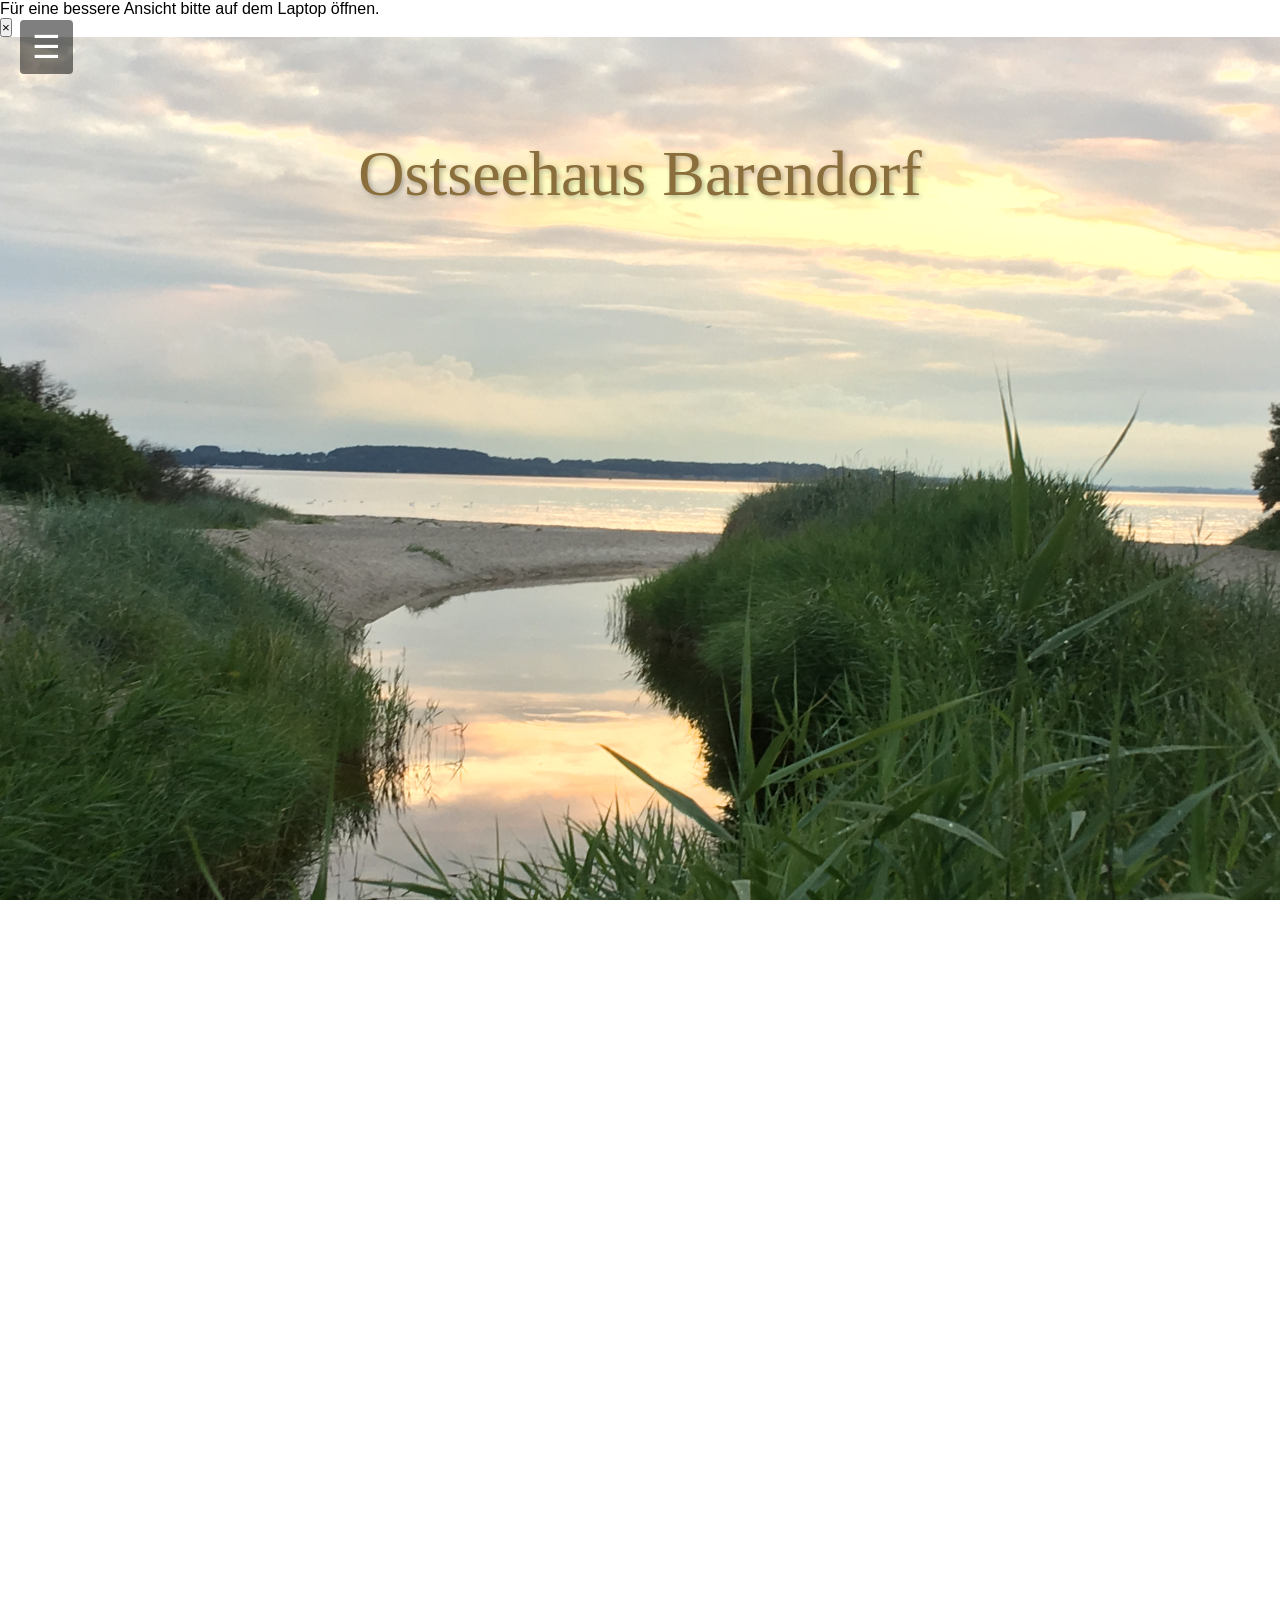
==== index.html @ 9556b469 "Update index.html" ====
<!DOCTYPE html>
<html lang="de">
<head>
  <meta charset="UTF-8" />
  <meta name="robots" content="noindex, nofollow">
  <title>Ostseehaus Barendorf</title>
  <link rel="stylesheet" href="styles copy.css" />
</head>
<body>
  
  <div id="mobile-hinweis">
    <p>Für eine bessere Ansicht bitte auf dem Laptop öffnen.</p>
    <button id="hinweis-schliessen" title="Schließen">&times;</button>
  </div>

  <div id="menu-container"></div>

<!-- Menü-Platzhalter -->
<div id="menu-container"></div>

<!-- 🎯 Startseite: Vollbild-Hintergrundbild -->
<section class="section bg1">
  <h1>Ostseehaus Barendorf</h1>
</section>

<!-- 🖼️ Bildreihe ab Bild 2 -->
<section class="section bildstreifen">
  <div class="bildreihe">
    <img src="bilderauswahl/bild1.jpg" alt="Bild 1" />
    <img src="bilderauswahl/bild3.jpg" alt="Bild 2" />
    <img src="bilderauswahl/bild2.jpg" alt="Bild 3" />
    <img src="bilderauswahl/bild4.jpg" alt="Bild 4" />
    <img src="bilderauswahl/bild5.jpg" alt="Bild 5" />
    <img src="bilderauswahl/bild6.jpg" alt="Bild 6" />
    <img src="bilderauswahl/bild7.jpg" alt="Bild 7" />
    <img src="bilderauswahl/bild8.jpg" alt="Bild 8" />
    <img src="bilderauswahl/bild9.jpg" alt="Bild 9" />
    <img src="bilderauswahl/bild10.jpg" alt="Bild 10" />
    <img src="bilderauswahl/bild11.jpg" alt="Bild 11" />
    <img src="bilderauswahl/bild11a.jpg" alt="Bild 12" />
    <img src="bilderauswahl/bild12.jpg" alt="Bild 13" />
    <img src="bilderauswahl/bild13.jpg" alt="Bild 14" />
    <img src="bilderauswahl/bild14.jpg" alt="Bild 15" />
    <img src="bilderauswahl/bild15.jpg" alt="Bild 16" />
    <img src="bilderauswahl/bild16.jpg" alt="Bild 17" />
    <img src="bilderauswahl/bild17.jpg" alt="Bild 18" />
    <img src="bilderauswahl/bild18.jpg" alt="Bild 19" />
    <img src="bilderauswahl/bild19.jpg" alt="Bild 20" />
    <img src="bilderauswahl/bild20.jpg" alt="Bild 21" />
    <img src="bilderauswahl/bild20a.jpg" alt="Bild 22" />
    <img src="bilderauswahl/bild21.jpg" alt="Bild 23" />
    <img src="bilderauswahl/bild22.jpg" alt="Bild 24" />
    <img src="bilderauswahl/bild23.jpg" alt="Bild 25" />
  </div>
</section>

<script>
  // Menü per fetch laden
  fetch('menu.html')
    .then(response => response.text())
    .then(data => {
      document.getElementById('menu-container').innerHTML = data;

      // Menü-Interaktion initialisieren
      const toggle = document.getElementById('menu-toggle');
      const overlay = document.getElementById('menu-overlay');
      const closeBtn = document.getElementById('menu-close');

      toggle.addEventListener('click', () => overlay.classList.add('open'));
      closeBtn.addEventListener('click', () => overlay.classList.remove('open'));
    })
    .catch(err => console.error("Menü konnte nicht geladen werden:", err));
</script>

<script>
  // Skript für den mobilen Hinweis
  const hinweisBox = document.getElementById('mobile-hinweis');
  const schliessenButton = document.getElementById('hinweis-schliessen');

  if (hinweisBox && schliessenButton) {
    schliessenButton.addEventListener('click', function() {
      hinweisBox.style.display = 'none';
    });
  }
</script>
  
</body>
</html>
---- styles copy.css ----
/* ------------------ */
/* 🔁 Reset           */
/* ------------------ */
* {
  margin: 0;
  padding: 0;
  box-sizing: border-box;
}

html, body {
  height: 100%;
  overflow-x: hidden;
  font-family: Helvetica, serif;
}

/* ------------------ */
/* 🖼️  Sections       */
/* ------------------ */
.section {
  height: 100vh;
  width: 100%;
  background-size: cover;
  background-position: center;
  background-repeat: no-repeat;
  position: relative;
  display: flex;
  align-items: flex-start;
  justify-content: center;
  padding: 100px 40px 0 40px;
  color: white;
  text-align: center;
}

/* Hintergrundbilder */
.bg1 {
  background-image: url('bilderauswahl/strand.jpg');
}

/* ------------------ */
/* 📸 Bildreihe       */
/* ------------------ */

.section.bildstreifen {
  height: 100vh;               /* volle Höhe wie das erste Bild */
  width: 100vw;                /* volle Breite */
  padding: 0;
  margin: 0;
  display: flex;
  align-items: stretch;
  justify-content: center;
  background: none;
}

.bildreihe {
  display: flex;
  flex-wrap: wrap;              /* Umbruch, wenn der Bildschirm zu schmal wird */
  justify-content: space-between; /* Zwischenräume zwischen den Bildern */
  width: 100%;                  /* Volle Breite des Containers */
  height: 100%;                 /* Höhe des Containers füllen */
}

.bildreihe img {
  flex: 1;
  height: 100%;
  object-fit: cover;            /* Bild anpassen ohne Verzerrung */
  margin: 0;                    /* Abstand entfernen */
}


@media (max-width: 600px) {
  .section.bildstreifen {
    height: auto;       /* Höhe passt sich der Bildreihe an */
    padding: 20px;      /* optional: kleineres Padding für Handys */
  }

  .bildreihe {
    height: auto;       /* Containerhöhe automatisch */
    flex-wrap: wrap;    /* Umbruch wie bisher */
  }

  .bildreihe img {
    width: 100%;        /* ein Bild pro Zeile */
    height: auto;       /* Höhe proportional zur Breite */
    object-fit: cover;  /* skaliert ohne Verzerrung */
    margin: 0;          /* keine Lücke */
  }
}


/* ------------------ */
/* 📝 Überschrift     */
/* ------------------ */
.section h1 {
  font-size: 4rem;
  font-weight: 500;
  color: rgba(138, 111, 61);
  font-family: "Playfair Display", serif; /* elegante Überschrift */
  text-shadow: 2px 2px 5px rgba(0,0,0,0.3); /* bessere Lesbarkeit über Foto */
}


/* ------------------ */
/* ☰ Menü-Button      */
/* ------------------ */
.menu-toggle {
  position: fixed;
  top: 20px;
  left: 20px;
  font-size: 2rem;
  color: white;
  background: rgba(0,0,0,0.5);
  padding: 8px 12px;
  border-radius: 4px;
  z-index: 1001;
  cursor: pointer;
}


/* ------------------ */
/* 📋 Overlay-Menü    */
/* ------------------ */
.menu-overlay {
  position: fixed;
  top: 0;
  left: 0;
  width: 15%;
  height: 100%;
  background: rgba(216, 199, 159, 0.8);; /* fast gleiche Farbe wie Hauptseite */
  color: #000; /* schwarze Schrift */
  display: none;
  z-index: 1000;
  flex-direction: column;
  justify-content: flex-start;
  padding: 3rem 1rem;
  box-shadow: 2px 0 10px rgba(0,0,0,0.1);
  overflow-y: auto;
}

.menu-overlay.open {
  display: flex;
}

.menu-content {
  display: flex;
  flex-direction: column;
  gap: 2rem;
  margin-top: 4rem;
}

.menu-content a {
  font-size: 1.1rem; /* leicht größer für bessere Lesbarkeit */
  font-weight: 600; /* seriös, nicht zu fett */
  text-decoration: none; /* keine Unterstreichung */
  color: #fdfdfd; /* dunkles Grau, angenehmer als Weiß */
  font-family: "Lato", sans-serif; /* moderne, klare Schrift */
  display: block; /* sorgt für klickbare Fläche */
  padding: 0.5rem 1rem; /* Abstand für bessere Klickbarkeit */
  border-radius: 0.5rem; /* weiche Ecken */
  transition: all 0.3s ease; /* sanfte Animation */
}

.menu-content a:hover {
  background-color: #d8c79f; /* warmes Sand-Beige beim Hover */
  color: #8a6f3d; /* Gold-Braun für Kontrast */
}

.menu-close {
  position: absolute;
  top: 20px;
  right: 20px;
  font-size: 1.5rem;
  color: white;
  cursor: pointer;
}

@media (max-width: 600px) {
  .section.bildstreifen {
    height: auto;       /* Höhe passt sich der Bildreihe an */
    padding: 20px;      /* optional: kleineres Padding für Handys */
  }

  .bildreihe {
    height: auto;       /* Containerhöhe automatisch */
    flex-wrap: wrap;    /* Umbruch wie bisher */
  }

  .bildreihe img {
    width: 100%;        /* ein Bild pro Zeile */
    height: auto;       /* Höhe proportional zur Breite */
    object-fit: cover;  /* skaliert ohne Verzerrung */
    margin: 0;          /* keine Lücke */
  }
}
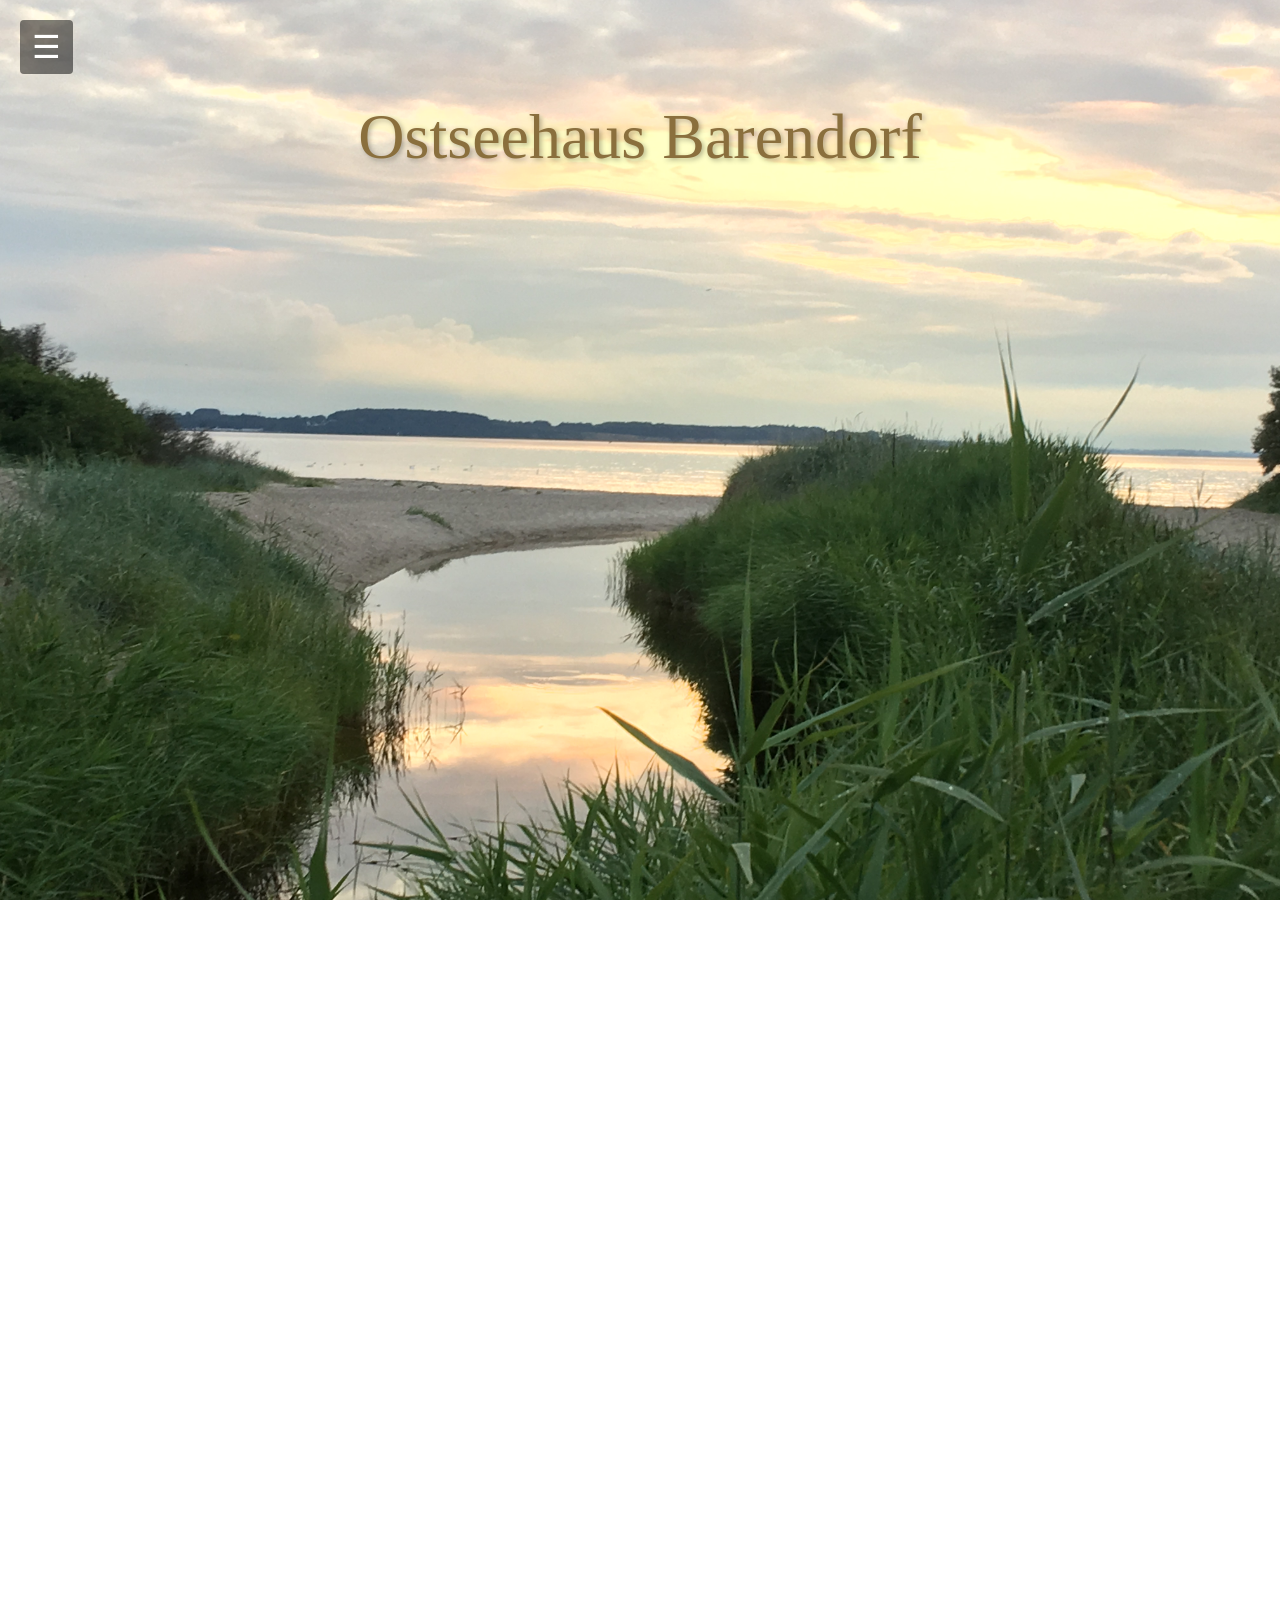
==== commit e466a45a: "Update index.html" ====
--- a/index.html
+++ b/index.html
@@ -8,10 +8,12 @@
 </head>
 <body>
   
-  <div id="mobile-hinweis">
+  <div id="mobile-hinweis" style="display:none;">
     <p>Für eine bessere Ansicht bitte auf dem Laptop öffnen.</p>
     <button id="hinweis-schliessen" title="Schließen">&times;</button>
   </div>
+
+  <div id="menu-container"></div>
 
   <div id="menu-container"></div>
 
@@ -72,17 +74,24 @@
     .catch(err => console.error("Menü konnte nicht geladen werden:", err));
 </script>
 
-<script>
-  // Skript für den mobilen Hinweis
-  const hinweisBox = document.getElementById('mobile-hinweis');
-  const schliessenButton = document.getElementById('hinweis-schliessen');
+  <!-- Dein JavaScript -->
+  <script>
+    const hinweisBox = document.getElementById('mobile-hinweis');
+    const schliessenButton = document.getElementById('hinweis-schliessen');
 
-  if (hinweisBox && schliessenButton) {
-    schliessenButton.addEventListener('click', function() {
-      hinweisBox.style.display = 'none';
-    });
-  }
-</script>
+    // Geräteerkennung (einfache Variante)
+    const istMobil = /Android|iPhone|iPad|iPod|BlackBerry|IEMobile|Opera Mini/i.test(navigator.userAgent);
+
+    if (istMobil && hinweisBox) {
+      hinweisBox.style.display = "flex"; // Nur auf echten Mobilgeräten anzeigen
+    }
+
+    if (hinweisBox && schliessenButton) {
+      schliessenButton.addEventListener('click', () => {
+        hinweisBox.style.display = 'none';
+      });
+    }
+  </script>
   
 </body>
 </html>
--- a/styles copy.css
+++ b/styles copy.css
@@ -191,3 +191,42 @@
     margin: 0;          /* keine Lücke */
   }
 }
+
+/* ------------------ */
+/* 📱 Hinweis für Mobilgeräte */
+/* ------------------ */
+
+#mobile-hinweis {
+  display: none; /* Standardmäßig auf Desktops versteckt */
+  position: fixed;
+  bottom: 20px;
+  left: 50%;
+  transform: translateX(-50%);
+  background-color: rgba(0, 0, 0, 0.8);
+  color: white;
+  padding: 15px 25px;
+  border-radius: 8px;
+  z-index: 2000; /* Stellt sicher, dass es über allem liegt */
+  text-align: center;
+  box-shadow: 0 4px 10px rgba(0,0,0,0.3);
+  align-items: center;
+  gap: 20px; /* Abstand zwischen Text und Schließen-Button */
+}
+
+#hinweis-schliessen {
+  background: none;
+  border: none;
+  color: white;
+  font-size: 2rem;
+  font-weight: bold;
+  cursor: pointer;
+  padding: 0;
+  line-height: 1;
+}
+
+/* Media Query, um den Hinweis nur auf Handys anzuzeigen */
+@media (max-width: 768px) {
+  #mobile-hinweis {
+    display: flex; /* Auf Bildschirmen unter 768px Breite sichtbar machen */
+  }
+}
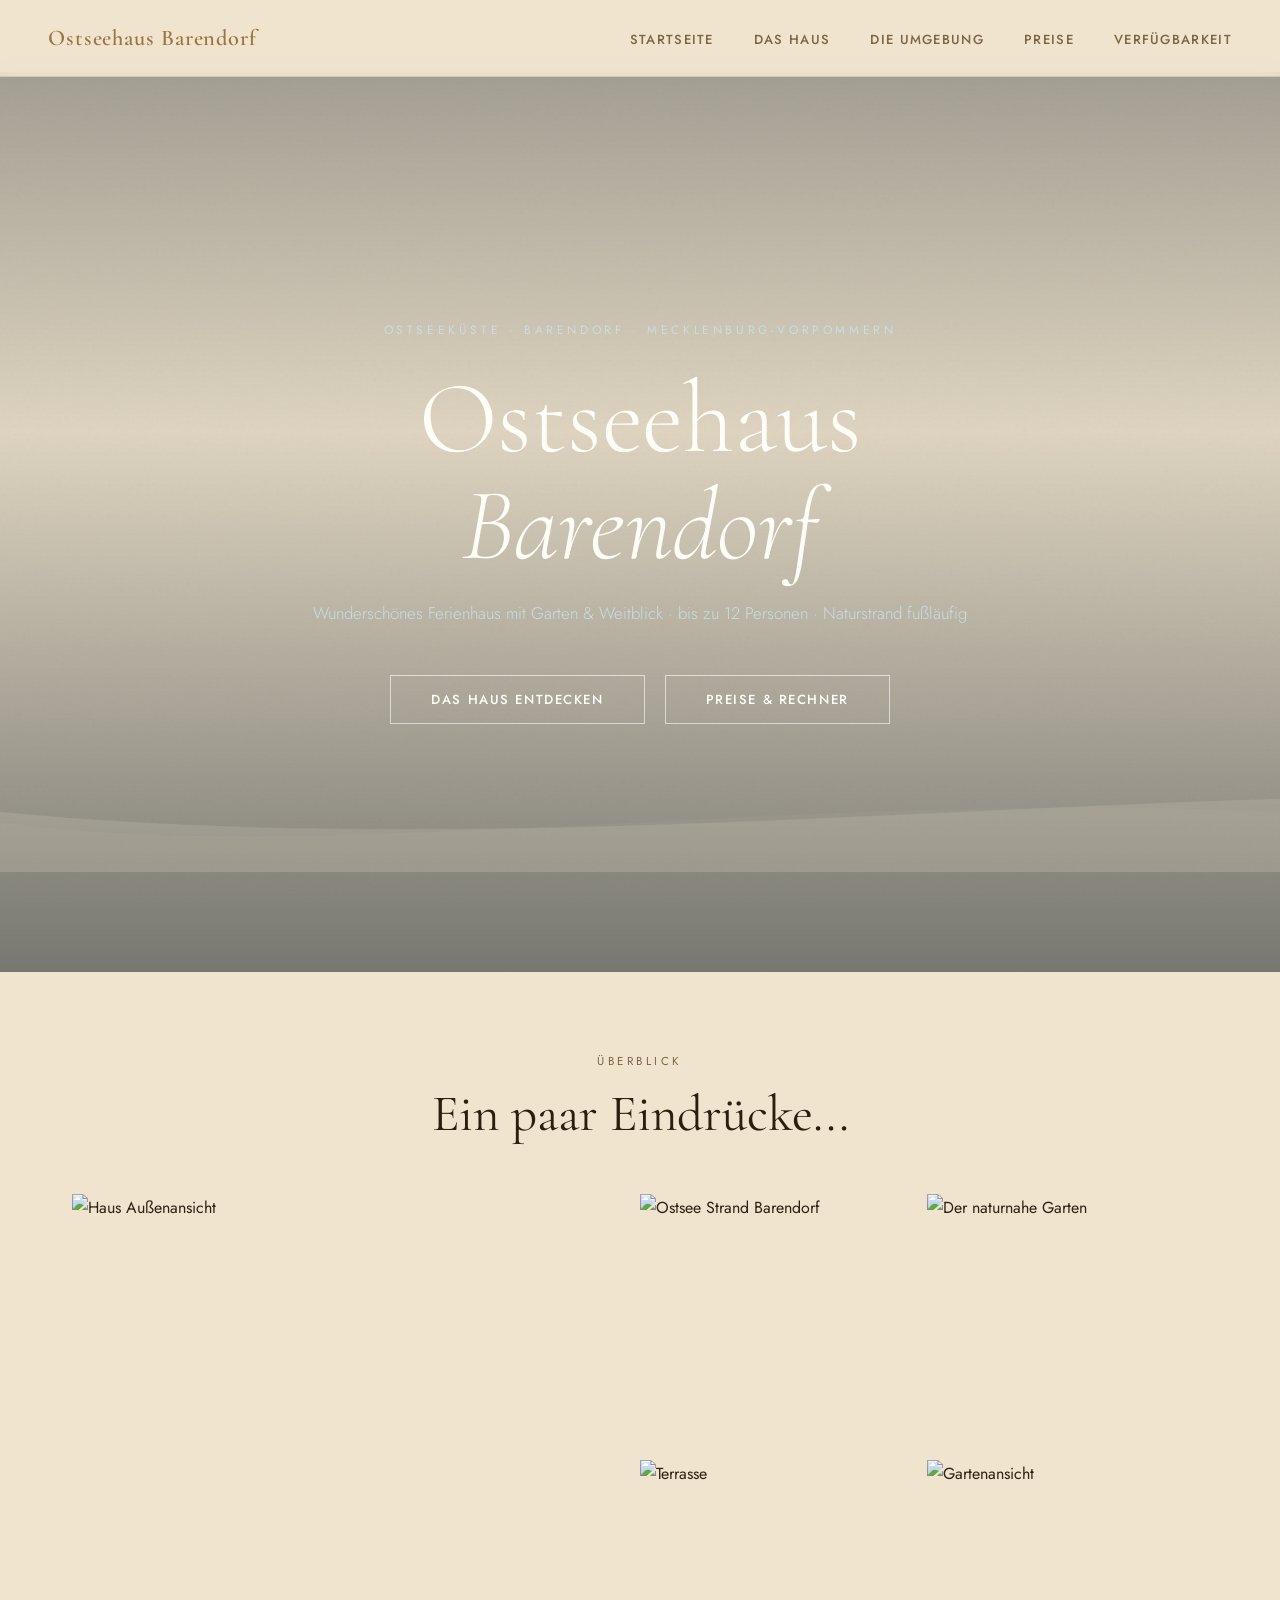
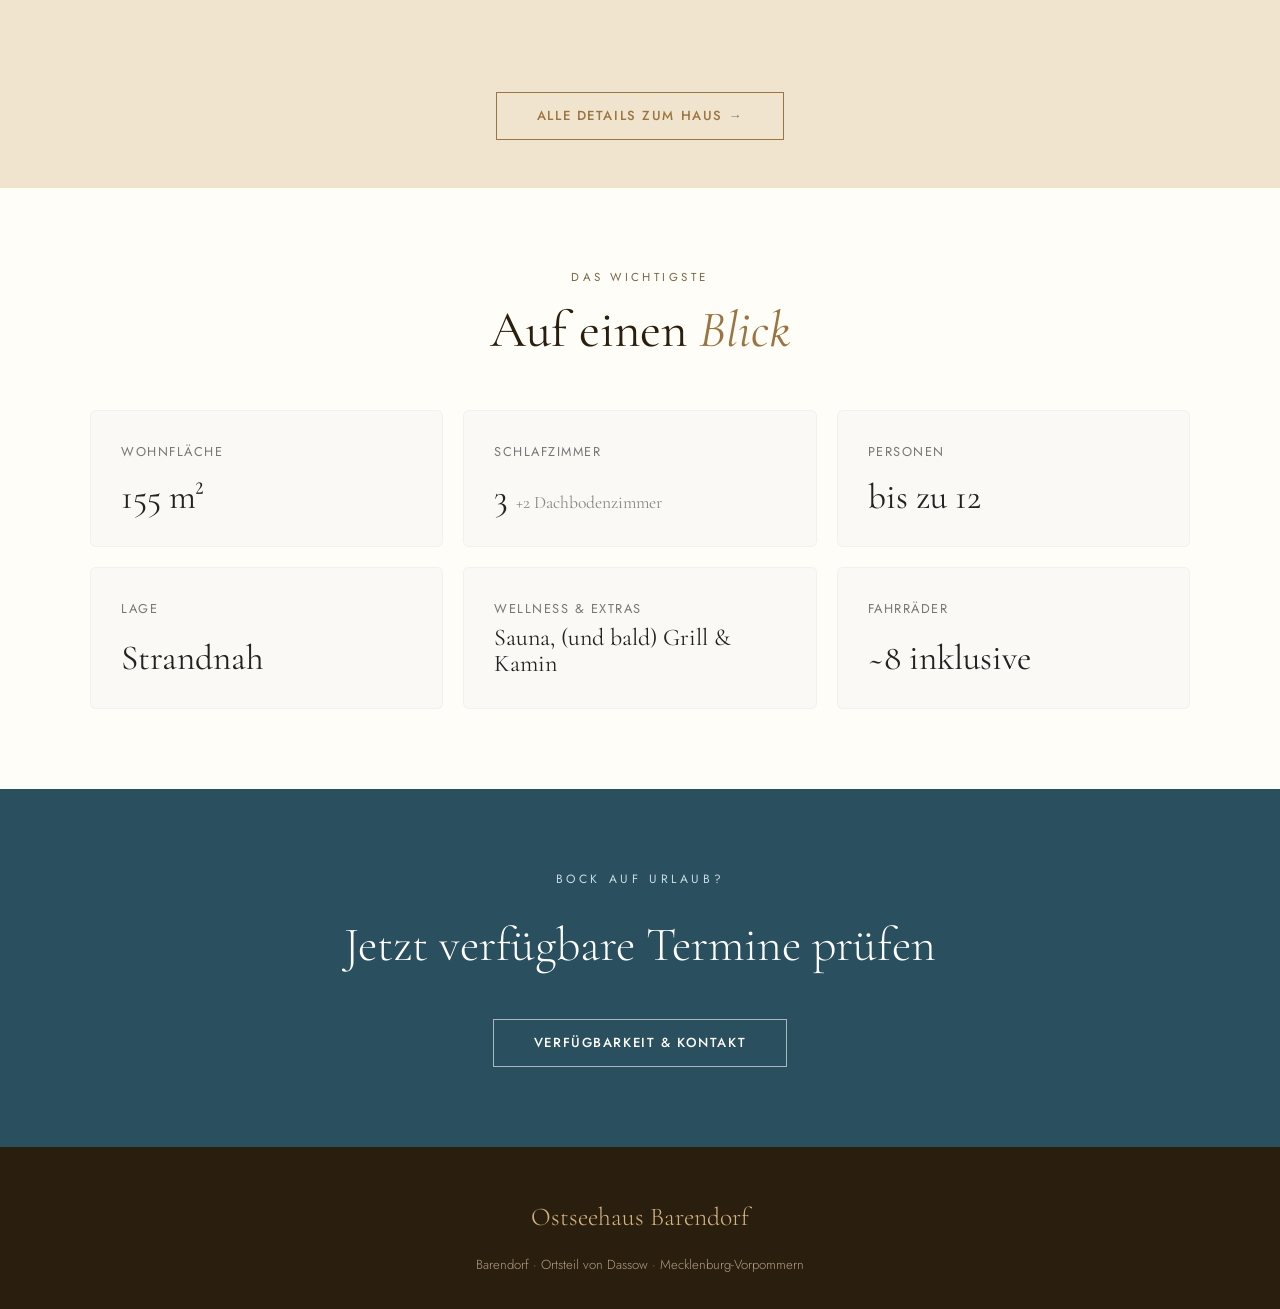
==== commit 2a8bcbe5: "Add files via upload" ====
--- a/index.html
+++ b/index.html
@@ -1,97 +1,1249 @@
-<!DOCTYPE html>
-<html lang="de">
-<head>
-  <meta charset="UTF-8" />
-  <meta name="robots" content="noindex, nofollow">
-  <title>Ostseehaus Barendorf</title>
-  <link rel="stylesheet" href="styles copy.css" />
-</head>
-<body>
-  
-  <div id="mobile-hinweis" style="display:none;">
-    <p>Für eine bessere Ansicht bitte auf dem Laptop öffnen.</p>
-    <button id="hinweis-schliessen" title="Schließen">&times;</button>
-  </div>
-
-  <div id="menu-container"></div>
-
-  <div id="menu-container"></div>
-
-<!-- Menü-Platzhalter -->
-<div id="menu-container"></div>
-
-<!-- 🎯 Startseite: Vollbild-Hintergrundbild -->
-<section class="section bg1">
-  <h1>Ostseehaus Barendorf</h1>
-</section>
-
-<!-- 🖼️ Bildreihe ab Bild 2 -->
-<section class="section bildstreifen">
-  <div class="bildreihe">
-    <img src="bilderauswahl/bild1.jpg" alt="Bild 1" />
-    <img src="bilderauswahl/bild3.jpg" alt="Bild 2" />
-    <img src="bilderauswahl/bild2.jpg" alt="Bild 3" />
-    <img src="bilderauswahl/bild4.jpg" alt="Bild 4" />
-    <img src="bilderauswahl/bild5.jpg" alt="Bild 5" />
-    <img src="bilderauswahl/bild6.jpg" alt="Bild 6" />
-    <img src="bilderauswahl/bild7.jpg" alt="Bild 7" />
-    <img src="bilderauswahl/bild8.jpg" alt="Bild 8" />
-    <img src="bilderauswahl/bild9.jpg" alt="Bild 9" />
-    <img src="bilderauswahl/bild10.jpg" alt="Bild 10" />
-    <img src="bilderauswahl/bild11.jpg" alt="Bild 11" />
-    <img src="bilderauswahl/bild11a.jpg" alt="Bild 12" />
-    <img src="bilderauswahl/bild12.jpg" alt="Bild 13" />
-    <img src="bilderauswahl/bild13.jpg" alt="Bild 14" />
-    <img src="bilderauswahl/bild14.jpg" alt="Bild 15" />
-    <img src="bilderauswahl/bild15.jpg" alt="Bild 16" />
-    <img src="bilderauswahl/bild16.jpg" alt="Bild 17" />
-    <img src="bilderauswahl/bild17.jpg" alt="Bild 18" />
-    <img src="bilderauswahl/bild18.jpg" alt="Bild 19" />
-    <img src="bilderauswahl/bild19.jpg" alt="Bild 20" />
-    <img src="bilderauswahl/bild20.jpg" alt="Bild 21" />
-    <img src="bilderauswahl/bild20a.jpg" alt="Bild 22" />
-    <img src="bilderauswahl/bild21.jpg" alt="Bild 23" />
-    <img src="bilderauswahl/bild22.jpg" alt="Bild 24" />
-    <img src="bilderauswahl/bild23.jpg" alt="Bild 25" />
-  </div>
-</section>
-
-<script>
-  // Menü per fetch laden
-  fetch('menu.html')
-    .then(response => response.text())
-    .then(data => {
-      document.getElementById('menu-container').innerHTML = data;
-
-      // Menü-Interaktion initialisieren
-      const toggle = document.getElementById('menu-toggle');
-      const overlay = document.getElementById('menu-overlay');
-      const closeBtn = document.getElementById('menu-close');
-
-      toggle.addEventListener('click', () => overlay.classList.add('open'));
-      closeBtn.addEventListener('click', () => overlay.classList.remove('open'));
-    })
-    .catch(err => console.error("Menü konnte nicht geladen werden:", err));
-</script>
-
-  <!-- Dein JavaScript -->
-  <script>
-    const hinweisBox = document.getElementById('mobile-hinweis');
-    const schliessenButton = document.getElementById('hinweis-schliessen');
-
-    // Geräteerkennung (einfache Variante)
-    const istMobil = /Android|iPhone|iPad|iPod|BlackBerry|IEMobile|Opera Mini/i.test(navigator.userAgent);
-
-    if (istMobil && hinweisBox) {
-      hinweisBox.style.display = "flex"; // Nur auf echten Mobilgeräten anzeigen
-    }
-
-    if (hinweisBox && schliessenButton) {
-      schliessenButton.addEventListener('click', () => {
-        hinweisBox.style.display = 'none';
-      });
-    }
-  </script>
-  
-</body>
-</html>
+<!DOCTYPE html>
+<html lang="de">
+<head>
+<meta charset="UTF-8" />
+<meta name="viewport" content="width=device-width, initial-scale=1.0" />
+<meta name="robots" content="noindex, nofollow" />
+<title>Ostseehaus Barendorf</title>
+<link rel="preconnect" href="https://fonts.googleapis.com" />
+<link rel="preconnect" href="https://fonts.gstatic.com" crossorigin />
+<link href="https://fonts.googleapis.com/css2?family=Cormorant+Garamond:ital,wght@0,300;0,400;0,600;0,700;1,300;1,400&family=Jost:wght@300;400;500&display=swap" rel="stylesheet" />
+<link href="https://cdn.jsdelivr.net/npm/fullcalendar@6.1.8/index.global.min.css" rel="stylesheet" />
+<script src="https://cdn.jsdelivr.net/npm/fullcalendar@6.1.8/index.global.min.js"></script>
+<script src="https://cdn.jsdelivr.net/npm/@fullcalendar/core@6.1.8/locales/de.global.min.js"></script>
+<style>
+  /* ── CSS VARIABLES ── */
+  :root {
+    --sand:    #f0e4ce;
+    --sand2:   #e8d5b0;
+    --warm:    #d4b483;
+    --gold:    #9a7540;
+    --dark:    #2a1f0e;
+    --sea:     #3e6b7c;
+    --sea2:    #2a4f5e;
+    --foam:    #c8dde5;
+    --text:    #2e2012;
+    --muted:   #7a6545;
+    --white:   #fffdf8;
+    --r: 0.5rem;
+  }
+ 
+  /* ── RESET & BASE ── */
+  *, *::before, *::after { box-sizing: border-box; margin: 0; padding: 0; }
+  html { scroll-behavior: smooth; font-size: 16px; }
+  body {
+    font-family: 'Jost', sans-serif;
+    background: var(--sand);
+    color: var(--text);
+    overflow-x: hidden;
+    line-height: 1.7;
+  }
+ 
+  /* ── FULLCALENDAR CUSTOM STYLING ── */
+  .fc .fc-toolbar-title {
+    font-family: 'Cormorant Garamond', serif;
+    font-size: 1.6rem; font-weight: 600; color: var(--gold);
+  }
+  .fc .fc-button {
+    background-color: var(--gold); border: none;
+    border-radius: 4px; color: #fff; font-weight: 500;
+    font-family: 'Jost', sans-serif; font-size: 0.8rem;
+    transition: background-color 0.2s;
+  }
+  .fc .fc-button:hover, .fc .fc-button:not(:disabled):active { background-color: var(--sea2); }
+  .fc .fc-button-primary:not(:disabled).fc-button-active { background-color: var(--sea2); }
+  .fc-day-today { background-color: rgba(200, 221, 229, 0.4) !important; }
+  .fc-theme-standard td, .fc-theme-standard th { border-color: rgba(0,0,0,0.07); }
+  .fc .fc-daygrid-day-number { color: var(--text); font-size: 0.85rem; }
+  .busy-day { background-color: rgba(200, 80, 80, 0.22) !important; }
+  .fc .fc-multimonth-title { font-family: 'Cormorant Garamond', serif; color: var(--gold); }
+ 
+  /* ── NOISE TEXTURE OVERLAY ── */
+  body::before {
+    content: '';
+    position: fixed; inset: 0; z-index: 0;
+    background-image: url("data:image/svg+xml,%3Csvg viewBox='0 0 256 256' xmlns='http://www.w3.org/2000/svg'%3E%3Cfilter id='n'%3E%3CfeTurbulence type='fractalNoise' baseFrequency='0.9' numOctaves='4' stitchTiles='stitch'/%3E%3C/filter%3E%3Crect width='100%25' height='100%25' filter='url(%23n)' opacity='0.04'/%3E%3C/svg%3E");
+    pointer-events: none;
+  }
+ 
+  /* ── NAVIGATION ── */
+  nav {
+    position: fixed; top: 0; left: 0; right: 0; z-index: 100;
+    display: flex; align-items: center; justify-content: space-between;
+    padding: 1.2rem 3rem;
+    background: rgba(240,228,206,0.85);
+    backdrop-filter: blur(12px);
+    border-bottom: 1px solid rgba(154,117,64,0.2);
+    transition: background 0.3s;
+  }
+  nav.scrolled { background: rgba(240,228,206,0.97); }
+ 
+  .nav-logo {
+    font-family: 'Cormorant Garamond', serif;
+    font-size: 1.4rem; font-weight: 600; letter-spacing: 0.04em;
+    color: var(--gold); text-decoration: none;
+    cursor: pointer;
+  }
+  .nav-links {
+    display: flex; gap: 2.5rem; list-style: none;
+  }
+  .nav-links a {
+    font-size: 0.82rem; font-weight: 500; letter-spacing: 0.1em;
+    text-transform: uppercase; color: var(--muted); text-decoration: none;
+    cursor: pointer;
+    transition: color 0.2s;
+    position: relative;
+  }
+  .nav-links a::after {
+    content: ''; position: absolute; bottom: -2px; left: 0; right: 0;
+    height: 1px; background: var(--gold);
+    transform: scaleX(0); transform-origin: right;
+    transition: transform 0.3s;
+  }
+  .nav-links a:hover, .nav-links a.active { color: var(--gold); }
+  .nav-links a:hover::after, .nav-links a.active::after { transform: scaleX(1); transform-origin: left; }
+ 
+  /* Hamburger */
+  .hamburger {
+    display: none; flex-direction: column; gap: 5px;
+    cursor: pointer; background: none; border: none; padding: 4px;
+  }
+  .hamburger span {
+    display: block; width: 24px; height: 1.5px; background: var(--gold);
+    transition: transform 0.3s, opacity 0.3s;
+  }
+  .hamburger.open span:nth-child(1) { transform: translateY(6.5px) rotate(45deg); }
+  .hamburger.open span:nth-child(2) { opacity: 0; }
+  .hamburger.open span:nth-child(3) { transform: translateY(-6.5px) rotate(-45deg); }
+ 
+  /* Mobile overlay */
+  .mobile-menu {
+    position: fixed; inset: 0; z-index: 99;
+    background: var(--sand);
+    display: flex; flex-direction: column; align-items: center; justify-content: center;
+    gap: 2.5rem;
+    opacity: 0; pointer-events: none;
+    transition: opacity 0.3s;
+  }
+  .mobile-menu.open { opacity: 1; pointer-events: all; }
+  .mobile-menu a {
+    font-family: 'Cormorant Garamond', serif;
+    font-size: 2.5rem; font-weight: 300; color: var(--gold);
+    text-decoration: none; cursor: pointer;
+    transition: color 0.2s;
+  }
+  .mobile-menu a:hover { color: var(--dark); }
+ 
+  /* ── PAGES (SPA) ── */
+  .page { display: none; min-height: 100vh; padding-top: 4.5rem; position: relative; z-index: 1; }
+  .page.active { display: block; }
+ 
+  /* ── HERO ── */
+  .hero {
+    position: relative; height: 100vh;
+    display: flex; flex-direction: column; align-items: center; justify-content: center;
+    overflow: hidden; padding-top: 0;
+  }
+  .hero-bg {
+    position: absolute; inset: 0;
+    background:
+      linear-gradient(180deg, rgba(20,30,35,0.35) 0%, rgba(20,30,35,0.08) 40%, rgba(20,30,35,0.55) 100%),
+      url('fotos/meer.jpg') center center / cover no-repeat;  
+  }
+  /* Animated waves */
+  .wave-layer {
+    position: absolute; bottom: 0; left: 0; right: 0;
+    height: 220px;
+  }
+  .wave-svg { width: 200%; animation: waveScroll 8s linear infinite; }
+  .wave-svg2 { width: 200%; animation: waveScroll 11s linear infinite reverse; opacity: 0.5; }
+  @keyframes waveScroll {
+    0% { transform: translateX(0); }
+    100% { transform: translateX(-50%); }
+  }
+ 
+  .hero-content {
+    position: relative; z-index: 2;
+    text-align: center; color: var(--white);
+    animation: fadeUp 1s ease both;
+  }
+  .hero-eyebrow {
+    font-size: 0.75rem; letter-spacing: 0.3em; text-transform: uppercase;
+    color: var(--foam); margin-bottom: 1.5rem;
+    animation: fadeUp 1s 0.1s ease both;
+  }
+  .hero-title {
+    font-family: 'Cormorant Garamond', serif;
+    font-size: clamp(3.5rem, 8vw, 7rem);
+    font-weight: 300; line-height: 1.05;
+    color: var(--white);
+    margin-bottom: 0.5rem;
+    animation: fadeUp 1s 0.2s ease both;
+  }
+  .hero-subtitle {
+    font-size: 1.05rem; font-weight: 300;
+    color: var(--foam); margin-top: 1.2rem;
+    animation: fadeUp 1s 0.35s ease both;
+  }
+  .hero-cta {
+    margin-top: 3rem;
+    animation: fadeUp 1s 0.5s ease both;
+  }
+  .btn {
+    display: inline-block; padding: 0.85rem 2.5rem;
+    border: 1px solid rgba(255,255,255,0.6);
+    color: var(--white); font-size: 0.82rem;
+    letter-spacing: 0.12em; text-transform: uppercase;
+    cursor: pointer; background: none;
+    transition: background 0.3s, border-color 0.3s, color 0.3s;
+    font-family: 'Jost', sans-serif;
+    font-weight: 500;
+    text-decoration: none;
+  }
+  .btn:hover { background: rgba(255,255,255,0.15); border-color: white; }
+  .btn-gold {
+    border-color: var(--gold); color: var(--gold);
+    background: none;
+  }
+  .btn-gold:hover { background: var(--gold); color: white; }
+  .btn-solid {
+    background: var(--gold); border-color: var(--gold); color: white;
+  }
+  .btn-solid:hover { background: var(--sea2); border-color: var(--sea2); }
+ 
+  .scroll-hint {
+    position: absolute; bottom: 2.5rem; left: 50%; transform: translateX(-50%);
+    z-index: 2; color: var(--foam); font-size: 0.7rem;
+    letter-spacing: 0.2em; text-transform: uppercase;
+    display: flex; flex-direction: column; align-items: center; gap: 0.5rem;
+    animation: pulse 2.5s ease infinite;
+  }
+  .scroll-arrow {
+    width: 1px; height: 40px; background: var(--foam);
+    animation: scrollDrop 2.5s ease infinite;
+  }
+  @keyframes scrollDrop {
+    0%, 100% { transform: scaleY(0); transform-origin: top; }
+    50% { transform: scaleY(1); transform-origin: top; }
+    51% { transform-origin: bottom; }
+  }
+  @keyframes pulse { 0%,100%{opacity:0.5} 50%{opacity:1} }
+ 
+  /* ── GALLERY STRIP ── */
+  .gallery-section {
+    padding: 5rem 0 3rem;
+    background: var(--sand);
+  }
+  .section-header {
+    text-align: center; padding: 0 2rem; margin-bottom: 3rem;
+  }
+  .section-label {
+    font-size: 0.72rem; letter-spacing: 0.3em; text-transform: uppercase;
+    color: var(--muted); margin-bottom: 0.8rem;
+  }
+  .section-title {
+    font-family: 'Cormorant Garamond', serif;
+    font-size: clamp(2rem, 4vw, 3.2rem);
+    font-weight: 400; color: var(--dark);
+    line-height: 1.2;
+  }
+  .section-title em { font-style: italic; color: var(--gold); }
+ 
+  .gallery-grid {
+    display: grid;
+    grid-template-columns: 2fr 1fr 1fr;
+    grid-template-rows: 260px 200px;
+    gap: 6px;
+    padding: 0 2rem;
+    max-width: 1200px; margin: 0 auto;
+  }
+  .gallery-item {
+    overflow: hidden; position: relative; cursor: pointer;
+  }
+  .gallery-item:first-child { grid-row: 1 / 3; }
+  .gallery-item img {
+    width: 100%; height: 100%; object-fit: cover;
+    transition: transform 0.6s ease;
+    display: block;
+  }
+  .gallery-item:hover img { transform: scale(1.04); }
+ 
+  /* Placeholder gradient images */
+  .ph { width: 100%; height: 100%; }
+  .ph-sea { background: linear-gradient(135deg, #3e6b7c, #2a4f5e, #1b3545); }
+  .ph-house { background: linear-gradient(135deg, #c8a46a, #a07840, #7a5e30); }
+  .ph-garden { background: linear-gradient(135deg, #5a8a5c, #3d6640, #2a4a2c); }
+  .ph-beach { background: linear-gradient(135deg, #d4b483, #b89060, #9a7540); }
+  .ph-interior { background: linear-gradient(135deg, #c0a87a, #a08858, #7a6840); }
+  .ph-terrace { background: linear-gradient(135deg, #8fb8c4, #6a9aaa, #4a7a8a); }
+ 
+  .gallery-placeholder {
+    width: 100%; height: 100%;
+    display: flex; align-items: center; justify-content: center;
+    font-family: 'Cormorant Garamond', serif;
+    font-size: 0.9rem; letter-spacing: 0.1em;
+    color: rgba(255,255,255,0.5);
+    font-style: italic;
+  }
+ 
+  /* ── CONTENT PAGES ── */
+  .content-wrap {
+    max-width: 820px; margin: 0 auto;
+    padding: 4rem 2rem 6rem;
+  }
+  .page-title {
+    font-family: 'Cormorant Garamond', serif;
+    font-size: clamp(2.8rem, 5vw, 4.5rem);
+    font-weight: 300; color: var(--gold);
+    margin-bottom: 0.5rem; line-height: 1.1;
+  }
+  .page-subtitle {
+    font-size: 1.05rem; font-weight: 300; color: var(--muted);
+    margin-bottom: 3rem; padding-bottom: 2rem;
+    border-bottom: 1px solid var(--sand2);
+  }
+  h2.subhead {
+    font-family: 'Cormorant Garamond', serif;
+    font-size: 1.6rem; font-weight: 600;
+    color: var(--dark); margin: 2.5rem 0 0.8rem;
+  }
+  h3.item-title {
+    font-size: 0.85rem; font-weight: 600;
+    text-transform: uppercase; letter-spacing: 0.1em;
+    color: var(--sea); margin: 2rem 0 0.5rem;
+  }
+  p.body-text {
+    font-size: 1rem; line-height: 1.8; color: var(--text);
+    margin-bottom: 1.2rem; font-weight: 300;
+  }
+  ul.styled {
+    padding-left: 0; list-style: none; margin-bottom: 1.2rem;
+  }
+  ul.styled li {
+    padding: 0.35rem 0 0.35rem 1.5rem;
+    position: relative; font-size: 0.96rem;
+    font-weight: 300; color: var(--text); line-height: 1.7;
+  }
+  ul.styled li::before {
+    content: '–'; position: absolute; left: 0; color: var(--warm);
+  }
+ 
+  /* ── FEATURE CARDS ── */
+  /* ── Bento-Style Quick Facts ── */
+.bento-facts-grid {
+  display: grid;
+  grid-template-columns: repeat(3, 1fr);
+  gap: 20px;
+}
+.bento-fact-card {
+  background: #fbf9f6; /* Ganz sanfter, edler Natur/Sandton */
+  border: 1px solid rgba(0, 0, 0, 0.03);
+  padding: 30px;
+  border-radius: 6px;
+  display: flex;
+  flex-direction: column;
+  justify-content: space-between;
+  min-height: 120px;
+}
+.bento-fact-label {
+  font-family: 'Jost', sans-serif;
+  font-size: 0.8rem;
+  text-transform: uppercase;
+  letter-spacing: 1.5px;
+  color: #777;
+}
+.bento-fact-value {
+  font-family: 'Cormorant Garamond', serif;
+  font-size: 2.2rem;
+  font-weight: 400;
+  color: #222;
+  line-height: 1.1;
+  margin-top: 15px;
+}
+.bento-fact-sub {
+  font-size: 1.1rem;
+  color: #888;
+}
+
+@media (max-width: 768px) {
+  .bento-facts-grid {
+    grid-template-columns: repeat(2, 1fr);
+    gap: 15px;
+  }
+}
+@media (max-width: 480px) {
+  .bento-facts-grid {
+    grid-template-columns: 1fr;
+  }
+}
+ 
+  /* ── PRICE CALCULATOR ── */
+  .calc-box {
+    background: var(--white);
+    border: 1px solid var(--sand2);
+    padding: 2.5rem; margin: 2rem 0;
+    position: relative; overflow: hidden;
+  }
+  .calc-box::after {
+    content: ''; position: absolute; top: 0; left: 0;
+    width: 4px; height: 100%;
+    background: linear-gradient(180deg, var(--warm), var(--sea));
+  }
+  .calc-title {
+    font-family: 'Cormorant Garamond', serif;
+    font-size: 1.6rem; font-weight: 600; color: var(--dark);
+    margin-bottom: 1.5rem;
+  }
+  .calc-grid {
+    display: grid; grid-template-columns: 1fr 1fr 1fr auto;
+    gap: 1rem; align-items: end; margin-bottom: 1rem;
+  }
+  .form-group { display: flex; flex-direction: column; gap: 0.4rem; }
+  .form-label {
+    font-size: 0.72rem; letter-spacing: 0.15em;
+    text-transform: uppercase; color: var(--muted);
+    font-weight: 500;
+  }
+  .form-input {
+    padding: 0.7rem 0.9rem;
+    border: 1px solid var(--sand2);
+    background: var(--sand);
+    color: var(--text); font-size: 0.95rem;
+    font-family: 'Jost', sans-serif;
+    outline: none;
+    transition: border-color 0.2s, background 0.2s;
+    width: 100%;
+  }
+  .form-input:focus { border-color: var(--gold); background: var(--white); }
+  .calc-result {
+    background: linear-gradient(135deg, var(--sea2), var(--sea));
+    color: white; padding: 1.5rem 2rem;
+    display: none;
+    margin-top: 1rem;
+  }
+  .calc-result.visible { display: block; }
+  .result-amount {
+    font-family: 'Cormorant Garamond', serif;
+    font-size: 3rem; font-weight: 300;
+    line-height: 1;
+  }
+  .result-detail {
+    font-size: 0.85rem; color: var(--foam); margin-top: 0.5rem;
+  }
+  .calc-note {
+    font-size: 0.82rem; color: var(--muted);
+    margin-top: 1rem; font-style: italic;
+  }
+ 
+  /* Price table */
+  .price-table {
+    width: 100%; border-collapse: collapse; margin: 2rem 0;
+    font-size: 0.95rem;
+  }
+  .price-table th {
+    background: var(--dark); color: var(--sand);
+    padding: 0.9rem 1.2rem; text-align: left;
+    font-size: 0.72rem; letter-spacing: 0.1em; text-transform: uppercase;
+    font-weight: 500;
+  }
+  .price-table td {
+    padding: 0.9rem 1.2rem; border-bottom: 1px solid var(--sand2);
+    font-weight: 300;
+  }
+  .price-table tr:hover td { background: var(--white); }
+  .price-table .price-col {
+    font-family: 'Cormorant Garamond', serif;
+    font-size: 1.1rem; font-weight: 600; color: var(--gold);
+  }
+ 
+  /* ── ORT MAP EMBED ── */
+  .map-embed {
+    width: 100%; height: 350px;
+    border: none; margin: 2rem 0;
+    filter: sepia(20%) saturate(90%);
+  }
+ 
+  /* ── VERFÜGBARKEIT ── */
+  .avail-note {
+    background: var(--foam);
+    padding: 2rem; margin: 2rem 0;
+    border-left: 4px solid var(--sea);
+    font-size: 0.95rem; font-weight: 300; line-height: 1.8;
+  }
+  .contact-block {
+    background: var(--dark); color: var(--sand);
+    padding: 3rem; text-align: center; margin: 2rem 0;
+  }
+  .contact-block h2 {
+    font-family: 'Cormorant Garamond', serif;
+    font-size: 2.2rem; font-weight: 300; margin-bottom: 0.8rem;
+    color: var(--warm);
+  }
+  .contact-block p { font-weight: 300; color: var(--sand2); margin-bottom: 1.5rem; }
+ 
+  /* ── FOOTER ── */
+  footer {
+    background: var(--dark); color: var(--sand2);
+    padding: 3rem 2rem 2rem;
+    text-align: center; position: relative; z-index: 1;
+  }
+  footer .footer-logo {
+    font-family: 'Cormorant Garamond', serif;
+    font-size: 1.6rem; font-weight: 300; color: var(--warm);
+    margin-bottom: 1rem; display: block;
+  }
+  footer p { font-size: 0.82rem; font-weight: 300; opacity: 0.7; }
+ 
+  /* ── ANIMATIONS ── */
+  @keyframes fadeUp {
+    from { opacity: 0; transform: translateY(24px); }
+    to   { opacity: 1; transform: translateY(0); }
+  }
+  .fade-in {
+    opacity: 0; transform: translateY(20px);
+    transition: opacity 0.6s ease, transform 0.6s ease;
+  }
+  .fade-in.visible { opacity: 1; transform: translateY(0); }
+ 
+  /* ── RESPONSIVE ── */
+  @media (max-width: 768px) {
+    nav { padding: 1rem 1.5rem; }
+    .nav-links { display: none; }
+    .hamburger { display: flex; }
+    .gallery-grid {
+      grid-template-columns: 1fr 1fr;
+      grid-template-rows: auto;
+      padding: 0 1rem;
+    }
+    .gallery-item:first-child { grid-row: auto; }
+ 
+    .calc-grid {
+      grid-template-columns: 1fr 1fr;
+    }
+    .calc-grid > *:nth-child(3) { grid-column: 1; }
+    .calc-grid > *:nth-child(4) { grid-column: 2; }
+ 
+    .content-wrap { padding: 2rem 1.5rem 4rem; }
+  }
+  @media (max-width: 480px) {
+    .gallery-grid { grid-template-columns: 1fr; }
+    .calc-grid { grid-template-columns: 1fr; }
+  }
+</style>
+</head>
+<body>
+ 
+<!-- ── NAVIGATION ── -->
+<nav id="navbar">
+  <span class="nav-logo" onclick="showPage('home')">Ostseehaus Barendorf</span>
+  <ul class="nav-links">
+    <li><a onclick="showPage('home')" data-page="home">Startseite</a></li>
+    <li><a onclick="showPage('haus')" data-page="haus">Das Haus</a></li>
+    <li><a onclick="showPage('ort')" data-page="ort">Die Umgebung</a></li>
+    <li><a onclick="showPage('preise')" data-page="preise">Preise</a></li>
+    <li><a onclick="showPage('verfuegbar')" data-page="verfuegbar">Verfügbarkeit</a></li>
+  </ul>
+  <button class="hamburger" id="hamburger" aria-label="Menü öffnen">
+    <span></span><span></span><span></span>
+  </button>
+</nav>
+ 
+<!-- ── MOBILE MENU ── -->
+<div class="mobile-menu" id="mobileMenu">
+  <a onclick="showPage('home'); closeMobile()">Startseite</a>
+  <a onclick="showPage('haus'); closeMobile()">Das Haus</a>
+  <a onclick="showPage('ort'); closeMobile()">Die Umgebung</a>
+  <a onclick="showPage('preise'); closeMobile()">Preise</a>
+  <a onclick="showPage('verfuegbar'); closeMobile()">Verfügbarkeit</a>
+</div>
+ 
+<!-- ════════════════════════════════ -->
+<!-- PAGE: HOME                       -->
+<!-- ════════════════════════════════ -->
+<div id="page-home" class="page active">
+ 
+  <!-- Hero -->
+  <section class="hero">
+    <div class="hero-bg"></div>
+ 
+    <!-- Decorative wave -->
+    <div class="wave-layer">
+      <svg class="wave-svg" viewBox="0 0 1440 120" xmlns="http://www.w3.org/2000/svg" preserveAspectRatio="none" style="display:block;height:120px">
+        <path fill="rgba(240,228,206,0.15)" d="M0,60 C360,120 720,0 1080,60 C1260,90 1350,30 1440,60 L1440,120 L0,120Z"/>
+      </svg>
+    </div>
+    <div class="wave-layer" style="bottom:20px;height:180px">
+      <svg class="wave-svg2" viewBox="0 0 1440 100" xmlns="http://www.w3.org/2000/svg" preserveAspectRatio="none" style="display:block;height:100px">
+        <path fill="rgba(240,228,206,0.08)" d="M0,50 C200,100 500,0 800,50 C1000,80 1200,20 1440,50 L1440,100 L0,100Z"/>
+      </svg>
+    </div>
+ 
+    <div class="hero-content">
+      <p class="hero-eyebrow">Ostseeküste · Barendorf · Mecklenburg-Vorpommern</p>
+      <h1 class="hero-title">Ostseehaus<br><em style="font-style:italic;font-weight:300">Barendorf</em></h1>
+      <p class="hero-subtitle">Wunderschönes Ferienhaus mit Garten &amp; Weitblick · bis zu 12 Personen · Naturstrand fußläufig</p>
+      <div class="hero-cta">
+        <button class="btn" onclick="showPage('haus')">Das Haus entdecken</button>
+        &nbsp;&nbsp;
+        <button class="btn" onclick="showPage('preise')">Preise &amp; Rechner</button>
+      </div>
+    </div>
+  </section>
+
+
+ 
+<section class="gallery-section">
+  <div class="section-header">
+    <p class="section-label">Überblick</p>
+    <h2 class="section-title">Ein paar Eindrücke...</h2>
+  </div>
+
+  <div class="gallery-grid">
+    <div class="gallery-item" onclick="showPage('haus')" style="cursor:pointer">
+      <img src="fotos/haus.jpg" alt="Haus Außenansicht" loading="lazy" />      
+    </div>
+    <div class="gallery-item">
+      <img src="fotos/strand.jpg" alt="Ostsee Strand Barendorf" loading="lazy" />      
+    </div>
+    <div class="gallery-item">
+      <img src="fotos/bild20a.jpg" alt="Der naturnahe Garten" loading="lazy" />
+    </div>
+    <div class="gallery-item">
+      <img src="fotos/bild18.jpg" alt="Terrasse" loading="lazy" />
+    </div> 
+    <div class="gallery-item">
+      <img src="fotos/bild16.jpg" alt="Gartenansicht" loading="lazy" />
+    </div>
+  </div>
+
+  <p style="text-align:center; margin-top:2rem">
+    <button class="btn btn-gold" onclick="showPage('haus')">Alle Details zum Haus →</button>
+  </p>
+</section>
+
+<section style="padding: 5rem 2rem; background: var(--white); position: relative; z-index: 1;">
+  <div style="max-width: 1100px; margin: 0 auto;">
+    <div class="section-header" style="margin-bottom: 3rem;">
+      <p class="section-label">Das Wichtigste</p>
+      <h2 class="section-title">Auf einen <em>Blick</em></h2>
+    </div>
+    
+    <div class="bento-facts-grid">
+      <div class="bento-fact-card fade-in">
+        <span class="bento-fact-label">Wohnfläche</span>
+        <div class="bento-fact-value">155 m²</div>
+      </div>
+      <div class="bento-fact-card fade-in">
+        <span class="bento-fact-label">Schlafzimmer</span>
+        <div class="bento-fact-value">3 <span class="bento-fact-sub">+2 Dachbodenzimmer</span></div>
+      </div>
+      <div class="bento-fact-card fade-in">
+        <span class="bento-fact-label">Personen</span>
+        <div class="bento-fact-value">bis zu 12</div>
+      </div>
+      <div class="bento-fact-card fade-in">
+        <span class="bento-fact-label">Lage</span>
+        <div class="bento-fact-value">Strandnah</div>
+      </div>
+      <div class="bento-fact-card fade-in">
+        <span class="bento-fact-label">Wellness & Extras</span>
+        <div class="bento-fact-value" style="font-size: 1.5rem; margin-top: 5px;">Sauna, (und bald) Grill & Kamin</div>
+      </div>
+      <div class="bento-fact-card fade-in">
+        <span class="bento-fact-label">Fahrräder</span>
+        <div class="bento-fact-value">~8 inklusive</div>
+      </div>
+    </div>
+  </div>
+</section>
+ 
+  <!-- CTA strip -->
+  <section style="background:var(--sea2);padding:5rem 2rem;text-align:center;position:relative;z-index:1">
+    <p style="font-size:0.75rem;letter-spacing:0.3em;text-transform:uppercase;color:var(--foam);margin-bottom:1rem">Bock auf Urlaub?</p>
+    <h2 style="font-family:'Cormorant Garamond',serif;font-size:clamp(2rem,4vw,3rem);font-weight:300;color:white;margin-bottom:2rem">Jetzt verfügbare Termine prüfen</h2>
+    <button class="btn" onclick="showPage('verfuegbar')">Verfügbarkeit &amp; Kontakt</button>
+  </section>
+ 
+  <footer>
+    <span class="footer-logo">Ostseehaus Barendorf</span>
+    <p>Barendorf · Ortsteil von Dassow · Mecklenburg-Vorpommern</p>
+  </footer>
+</div>
+ 
+<!-- ════════════════════════════════ -->
+<!-- PAGE: HAUS                       -->
+<!-- ════════════════════════════════ -->
+<div id="page-haus" class="page">
+  <div class="content-wrap">
+    <h1 class="page-title">Das Haus</h1>
+    <p class="page-subtitle">Wunderschönes Ferienhaus mit Garten und Weitblick für bis zu 12 Personen, Naturstrand fußläufig erreichbar.</p>
+ 
+    <div style="width:100%;height:420px;overflow:hidden;margin-bottom:2.5rem;margin-top:-1rem">
+      <img src="fotos/bild2.jpg" alt="Außenansicht"
+           style="width:100%;height:100%;object-fit:cover" />
+    </div>
+
+    <div class="bento-facts-grid" style="margin: 2rem 0;">
+  <div class="bento-fact-card">
+    <span class="bento-fact-label">Wohnfläche</span>
+    <div class="bento-fact-value">155 m²</div>
+  </div>
+  <div class="bento-fact-card">
+    <span class="bento-fact-label">Schlafzimmer</span>
+    <div class="bento-fact-value">3 <span class="bento-fact-sub">+2 Dachbodenzimmer</span></div>
+  </div>
+  <div class="bento-fact-card">
+    <span class="bento-fact-label">Badezimmer</span>
+    <div class="bento-fact-value">2 <span class="bento-fact-sub">(Sauna)</span></div>
+  </div>
+  <div class="bento-fact-card">
+    <span class="bento-fact-label">Terrasse</span>
+    <div class="bento-fact-value" style="font-size: 1.7rem; margin-top: 20px;">Südausrichtung</div>
+  </div>
+</div>
+ 
+    <p class="body-text">Das Haus hat insgesamt 155 m² Wohnfläche. Unten befindet sich ein geräumiger Wohn-, Ess- und Kochbereich. Am großen Esstisch finden 8–10 Personen Platz. An den Wohnbereich grenzt eine große Terrasse mit Ausrichtung nach Süden.</p>
+    <p class="body-text">Im Obergeschoss sind drei Schlafzimmer, unter dem Dach zwei weitere Räume. Das Haus hat zwei Badezimmer, eins mit Dusche, Badewanne und Toilette, eins mit Dusche und Toilette. An das Badezimmer im Obergeschoss ist eine Sauna angeschlossen.</p>
+    <p class="body-text">Das Haus ist von einem herrlichen, naturnahen Garten umgeben. Besonders schön ist der weite Blick über die Felder, auf denen sich oft Kraniche und saisonal Wildgänse niederlassen.</p>
+ 
+    <div style="display:grid;grid-template-columns:1fr 1fr;gap:6px;margin:2rem 0">
+      <img src="fotos/bild3.jpg" alt="Wohnzimmer"
+            style="width:100%;height:260px;object-fit:cover" />
+      <img src="fotos/bild4.jpg" alt="Esstisch"
+            style="width:100%;height:260px;object-fit:cover" />
+    </div>
+
+    <h2 class="subhead">Schlafzimmer</h2>
+ 
+    <h3 class="item-title">Schlafzimmer 1</h3>
+    <p class="body-text">Doppelbett mit einer 160 cm breiten Matratze.</p>
+ 
+    <h3 class="item-title">Schlafzimmer 2</h3>
+    <p class="body-text">Doppelbett mit zwei getrennten Matratzen (je 80 cm, insgesamt 160 cm breit).</p>
+ 
+    <h3 class="item-title">Schlafzimmer 3</h3>
+    <p class="body-text">Zwei Einzelbetten (80 cm), unter denen jeweils ein weiteres Bett steht. Bei Bedarf verfügt das Zimmer also über vier Einzelbetten, zwei davon sind allerdings mit dünneren Matratzen ausgestattet und eher für Kinder geeignet.</p>
+ 
+    <h3 class="item-title">Dachboden</h3>
+    <p class="body-text">Vom Flur gelangt man auf den Dachboden, wo zwei weitere Räume als zusätzliche Schlafzimmer genutzt werden können. <strong>Bitte beachten,</strong> dass die Treppe für kleine Kinder oder ältere Menschen nicht geeignet ist.</p>
+ 
+    <div style="display:grid;grid-template-columns:1fr 1fr 1fr;gap:6px;margin:1.5rem 0 2rem">
+      <img src="fotos/bild7.jpg" alt="Schlafzimmer 1"
+         style="width:100%;height:200px;object-fit:cover" />
+      <img src="fotos/bild6.jpg" alt="Schlafzimmer 2"
+         style="width:100%;height:200px;object-fit:cover" />
+      <img src="fotos/bild8.jpg" alt="Schlafzimmer 3"
+          style="width:100%;height:200px;object-fit:cover" />
+
+      <img src="fotos/bild11a.jpg" alt="Schlafzimmer 1"
+         style="width:100%;height:200px;object-fit:cover" />
+      <img src="fotos/bild12.jpg" alt="Schlafzimmer 2"
+         style="width:100%;height:200px;object-fit:cover" />
+      <img src="fotos/bild13.jpg" alt="Schlafzimmer 3"
+          style="width:100%;height:200px;object-fit:cover" />
+    </div>
+
+    <h2 class="subhead">Ausstattung</h2>
+ 
+    <h3 class="item-title">Küche</h3>
+    <p class="body-text">Großer Kühl- und Gefrierschrank, Wasserkocher, Toaster, Handmixer, Pürierstab, Geschirr für ca. 12 Personen, viele Gläser, Salatschleuder, Backform, Auflaufform, Teekanne, kleine Moccakanne u.v.m.</p>
+    <p class="body-text" style="font-size:0.9rem;color:var(--muted)"><em>In einigen Schubladen sind unverderbliche Lebensmittel der Familie gelagert, falls ihr sie aufbraucht, bitte nachkaufen oder Bescheid geben.</em></p>
+ 
+    <div style="display:grid;grid-template-columns:1fr 1fr 1fr;gap:6px;margin:1.5rem 0 2rem">
+      <img src="fotos/bild5.jpg" alt="Küche"
+          style="width:100%;height:200px;object-fit:cover" />
+    </div>
+
+    <h3 class="item-title">Wohnen &amp; Technik</h3>
+    <ul class="styled">
+      <li>Glasfaserinternet mit WLAN-Router</li>
+      <li>Fernseher mit Satellitenfernsehen und Amazon Firestick</li>
+      <li>Bose Soundbar im Wohnzimmer</li>
+      <li>Sauna im oberen Badezimmer</li>
+    </ul>
+ 
+    <h3 class="item-title">Schuppen &amp; Garten</h3>
+    <ul class="styled">
+      <li>Ca. 8 Fahrräder (Pumpe &amp; Flickzeug vorhanden)</li>
+      <li>Stand-Up-Paddleboard</li>
+      <li>Zwei Tische auf der Terrasse + Klappstühle &amp; Liegen</li>
+      <li>Kleiner Grill und Feuerstelle im Garten</li>
+    </ul>
+
+    <div style="display:grid;grid-template-columns:2fr 1fr;gap:6px;margin:1.5rem 0">
+      <img src="fotos/bild15.jpg" alt="Terrasse Süd"
+          style="width:100%;height:280px;object-fit:cover" />
+      <img src="fotos/bild14.jpg" alt="Garten"
+          style="width:100%;height:280px;object-fit:cover" />
+      <img src="fotos/bild20a.jpg" alt="Garten"
+          style="width:100%;height:280px;object-fit:cover" />
+    </div>
+ 
+    <h2 class="subhead">Bettwäsche &amp; Handtücher</h2>
+    <p class="body-text">Bettwäsche und Handtücher bitte nach Möglichkeit mitbringen. Wenn ihr Bettwäsche oder Handtücher aus dem Wäscheschrank nutzt, wascht und trocknet bitte eine entsprechende Menge und räumt sie danach wieder weg. Legt benutzte Bettwäsche vor Abreise in den Wäschekorb.</p>
+ 
+    <h2 class="subhead">Endreinigung</h2>
+    <p class="body-text">Bitte hinterlasst das Haus so, wie ihr es auffinden möchtet: aufräumen, einmal durchfegen/saugen, ggf. wischen, Tisch und Flächen in der Küche abwischen, Bäder putzen, etc.</p>
+    <p class="body-text">Wer keine Lust auf Putzen hat kann auch für 125 Euro eine Endreinigung dazu buchen. Dies setzt voraus, dass nach eurem Aufenthalt nicht am gleichen Tag die nächsten Gäste kommen und die Putzhilfe Zeit hat. Bitte bei der Buchung absprechen.</p>
+    <p class="body-text" style="font-size:0.88rem;color:var(--muted)"><em>Das Haus wird ca. 3–4× im Jahr professionell gereinigt. Da nicht alle Gäste einen Putzservice buchen und nicht alle die gleichen Putzstandards haben, können wir nicht garantieren, dass das Haus immer picobello ist. Wenn euch sehr viel Sauberkeit wichtig ist, seid ihr eventuell woanders besser aufgehoben.</em></p>
+  </div>
+  <footer>
+    <span class="footer-logo">Ostseehaus Barendorf</span>
+    <p>Barendorf · Ortsteil von Dassow · Mecklenburg-Vorpommern</p>
+  </footer>
+</div>
+ 
+<!-- ════════════════════════════════ -->
+<!-- PAGE: ORT                        -->
+<!-- ════════════════════════════════ -->
+<div id="page-ort" class="page">
+  <div class="content-wrap">
+    <h1 class="page-title">Die Umgebung</h1>
+    <p class="page-subtitle">Barendorf liegt östlich von Travemünde zwischen Natur, Meer und schönen Dörfern.</p>
+ 
+    <div style="width:100%;height:380px;overflow:hidden;margin-bottom:2.5rem;border-left:4px solid var(--sea)">
+      <img src="fotos/ostsee.jpg" alt="Naturstrand Barendorf"
+          style="width:100%;height:100%;object-fit:cover;object-position:center 70%" />
+    </div>
+
+    <p class="body-text">Das Haus befindet sich im kleinen Ostseedorf Barendorf (Ortsteil von Dassow) östlich von Travemünde. Etwa 20 Minuten fußläufig vom Haus liegt ein wunderschöner Naturstrand, mit dem Fahrrad ist man in wenigen Minuten dort und einen (kostenpflichtigen) Autoparkplatz gibt es ab Ostern bis September auch.</p>
+    <p class="body-text">Das Wasser bleibt mit vielen Sandbänken lange flach, ist also perfekt für Kinder. Erwachsene müssen ein Stück laufen, bis sie losschwimmen können. Ein paar Strandzugänge weiter gibt es einen Bereich für Wassersport, wo man z.B. Kitesurf-Kurse machen kann (vorher online buchen). Zwei Strandabschnitte sind ausdrücklich auch für Hunde freigegeben.</p>
+ 
+    <h2 class="subhead">Ausflüge &amp; Radtouren</h2>
+    <p class="body-text">Hinter dem Strand verläuft der Ostseewander- und Fahrradweg. Zur Priwallfähre braucht man mit dem Fahrrad 30 Minuten und kann dann in wenigen Minuten mit der Fähre nach Travemünde übersetzen. Fährt man in die andere Richtung, kommt man über Großschwansee und Brook mit ihren schönen Steilküsten nach Boltenhagen, einen größeren Ferienort. Der Strand zieht sich von Travemünde bis fast nach Boltenhagen.</p>
+    <p class="body-text">Ein Ausflug zum <strong>Hof Hoher Schönberg</strong> lohnt sich auch. Dort gibt es einen schönen Aussichtsturm mit Blick über die Lübecker Bucht, einen Bioladen und süße Schweine.</p>
+ 
+    <div style="display:grid;grid-template-columns:1fr 1fr;gap:6px;margin:2rem 0">
+      <img src="fotos/kraniche.jpg" alt="Kraniche auf dem Feld"
+          style="width:100%;height:240px;object-fit:cover" />
+    </div>
+
+    <!-- Google Maps embed (OpenStreetMap as fallback, no API key needed) -->
+    <iframe
+      class="map-embed"
+      src="https://www.openstreetmap.org/export/embed.html?bbox=10.8,53.88,11.0,53.98&layer=mapnik&marker=53.93,10.92"
+      allowfullscreen
+      loading="lazy"
+      title="Lage Barendorf"
+    ></iframe>
+    <p style="font-size:0.78rem;color:var(--muted);margin-top:-1rem;margin-bottom:2rem">📍 Barendorf, Ortsteil von Dassow, Mecklenburg-Vorpommern</p>
+ 
+    <h2 class="subhead">Gastronomie</h2>
+    <ul class="styled">
+      <li><strong>Am Strand (Sommer):</strong> Zwei Imbisswagen (Pommes, Wurst, Crêpes, Eis) und zwei Strandaufgänge weiter der Seestern-Imbiss</li>
+      <li><strong>Café Redlich in Harkensee</strong> (10 min zu Fuß, Frühjahr/Sommer): Eis, Kuchen etc.</li>
+      <li><strong>Gutshaus Harkensee</strong> (15 min zu Fuß): Restaurant</li>
+      <li><strong>Am Priwall:</strong> Dünenpavillon (rustikales Fischrestaurant) und weitere nette Lokale</li>
+      <li><strong>Travemünde:</strong> Hafen mit Fischverkauf, Fischbrötchenbuden, Restaurants &amp; Eiscafés an der Promenade</li>
+      <li>Wer Lust auf Fahrradtouren hat, findet auch entlang des Ostseeradwegs in Richtung Boltenhagen noch nette Cafés und Restaurants.</li>
+    </ul>
+ 
+
+    <h2 class="subhead">Supermärkte</h2>
+    <div class="bento-facts-grid" style="margin-top:1rem">
+      <div class="bento-fact-card">
+        <span class="bento-fact-label">🛒 Am Priwall</span>
+        <div class="bento-fact-value" style="font-size: 1.8rem;">Edeka</div>
+        <p style="font-size:0.82rem;color:var(--muted);margin-top:0.4rem">~10 min Auto / 30 min Rad</p>
+      </div>
+      <div class="bento-fact-card">
+        <span class="bento-fact-label">🛒 Dassow</span>
+        <div class="bento-fact-value" style="font-size: 1.8rem;">Penny · Norma</div>
+        <p style="font-size:0.82rem;color:var(--muted);margin-top:0.4rem">~10 min Auto</p>
+      </div>
+      <div class="bento-fact-card">
+        <span class="bento-fact-label">🛒 Schönberg</span>
+        <div class="bento-fact-value" style="font-size: 1.8rem;">Rewe · Aldi · Lidl</div>
+        <p style="font-size:0.82rem;color:var(--muted);margin-top:0.4rem">~20 min Auto</p>
+      </div>
+    </div>
+  </div>
+  <footer>
+    <span class="footer-logo">Ostseehaus Barendorf</span>
+    <p>Barendorf · Ortsteil von Dassow · Mecklenburg-Vorpommern</p>
+  </footer>
+</div>
+ 
+<!-- ════════════════════════════════ -->
+<!-- PAGE: PREISE                     -->
+<!-- ════════════════════════════════ -->
+<div id="page-preise" class="page">
+  <div class="content-wrap">
+    <h1 class="page-title">Preise</h1>
+    <p class="page-subtitle">Wir vermieten im Freundes- und Bekanntenkreis so, dass die laufenden Kosten gedeckt sind.</p>
+ 
+    <p class="body-text"> Das bedeutet, dass wir pro Nacht zwischen 60 und 200 Euro veranschlagen, je nachdem wann ihr das Haus mieten möchtet, mit wie vielen Personen ihr kommt und wie eure finanzielle Situation ist.</p>
+ 
+    <!-- Price table -->
+    <table class="price-table">
+      <thead>
+        <tr>
+          <th>Saison</th>
+          <th>Zeitraum</th>
+          <th>Basispreis (2 Pers.)</th>
+          <th>+ je weitere Person</th>
+        </tr>
+      </thead>
+      <tbody>
+        <tr>
+          <td><strong>Hauptsaison</strong></td>
+          <td>Juli · August · Feiertage*</td>
+          <td class="price-col">100 €/Nacht</td>
+          <td>+10 €</td>
+        </tr>
+        <tr>
+          <td><strong>Zwischensaison</strong></td>
+          <td>Mai · Juni · September</td>
+          <td class="price-col">80 €/Nacht</td>
+          <td>+10 €</td>
+        </tr>
+        <tr>
+          <td><strong>Nebensaison</strong></td>
+          <td>Übrige Monate</td>
+          <td class="price-col">60 €/Nacht</td>
+          <td>+10 €</td>
+        </tr>
+      </tbody>
+    </table>
+    <p style="font-size:0.82rem;color:var(--muted);margin-bottom:2rem">* Ostern, Pfingsten, Himmelfahrt, Silvester &amp; Weihnachten gelten als Hauptsaison – kann der Rechner nicht abbilden.</p>
+ 
+    <div style="background:var(--foam);padding:1.2rem 1.5rem;border-left:4px solid var(--sea);margin-bottom:2rem;font-size:0.92rem;font-weight:300">
+      <strong>Ab 6 Nächten:</strong> 20 € Rabatt pro Nacht.
+    </div>
+ 
+    <!-- Price Calculator (FIXED: proper date inputs, no console.log) -->
+    <div class="calc-box">
+      <h2 class="calc-title">Preisrechner</h2>
+      <div class="calc-grid">
+        <div class="form-group">
+          <label class="form-label" for="calcStart">Anreise</label>
+          <input class="form-input" type="date" id="calcStart" />
+        </div>
+        <div class="form-group">
+          <label class="form-label" for="calcEnd">Abreise</label>
+          <input class="form-input" type="date" id="calcEnd" />
+        </div>
+        <div class="form-group">
+          <label class="form-label" for="calcPersons">Personen</label>
+          <input class="form-input" type="number" id="calcPersons" min="1" max="12" value="2" />
+        </div>
+        <div class="form-group">
+          <label class="form-label" style="visibility:hidden">–</label>
+          <button class="btn btn-solid" onclick="calculatePrice()" style="white-space:nowrap">Berechnen</button>
+        </div>
+      </div>
+      <div class="calc-result" id="calcResult">
+        <div class="result-amount" id="calcTotal">–</div>
+        <div class="result-detail" id="calcDetail">–</div>
+      </div>
+      <p class="calc-note">⚠ Feiertage (Ostern, Pfingsten, Himmelfahrt, Weihnachten, Silvester) gelten als Hauptsaison, bitte separat anfragen.</p>
+    </div>
+ 
+    <h2 class="subhead">Flexible Regelungen</h2>
+    <ul class="styled">
+      <li>Wenn euch diese Preise aufgrund eurer derzeitigen Einkommenssituation zu hoch sind, finden wir gemeinsam einen passenden Preis.</li>
+      <li>Grundsätzlich könnt ihr das Haus auch mit wenigen Personen nutzen, z.B. alleine oder zu zweit, und dann bei Bedarf auch den Preis am unteren Rand zahlen. Allerdings würden wir für begehrte Zeiträume im Zweifel größeren Gruppen den Vorrang geben.</li>
+      <li>Das Gleiche gilt für kurze Aufenthalte. Außerhalb der Hauptsaison könnt ihr das Haus auch für ein Wochenende nutzen. In der Hauptsaison und an langen Wochenenden (Himmelfahrt/Pfingsten) und Silvester würden wir das Haus gerne für mindestens drei Nächte am Stück, in den Sommerferien gerne länger vermieten. Kürzere Aufenthalte sind dann eher spontan möglich, wenn das Haus kurzfristig noch frei ist.</li>
+    </ul>
+ 
+    <h2 class="subhead">Helfer*innen-Tarif</h2>
+    <p class="body-text">Wer Lust hat, aktiv bei der Instandhaltung und Pflege von Haus und Garten mitzuhelfen, ist dazu herzlich eingeladen und kann je nach Umfang das Haus in dem Zeitraum zu einem reduzierten Tarif nutzen (Beispiele: Schuppen reparieren, Fahrräder reparieren, Gartenarbeit etc).</p>
+ 
+    <h2 class="subhead">Gartengruppe</h2>
+    <p class="body-text">Insbesondere freuen wir uns, wenn sich ein paar Gärtner*innen finden, die Lust haben, den Naturgarten dauerhaft mitzugestalten und zu diesem Zweck regelmäßig zu kommen und kostenfrei zu übernachten. Bei Interesse gerne melden.</p>
+ 
+    <h2 class="subhead">Putzdienst zubuchbar</h2>
+    <p class="body-text">Wer keine Lust auf Putzen hat, kann auch eine Endreinigung für 125 Euro dazu buchen. Das setzt voraus, dass nicht am gleichen Tag die nächsten Gäste anreisen und die Putzhilfe an dem Tag Zeit hat. Bitte bei der Buchung besprechen.</p>
+  </div>
+  <footer>
+    <span class="footer-logo">Ostseehaus Barendorf</span>
+    <p>Barendorf · Ortsteil von Dassow · Mecklenburg-Vorpommern</p>
+  </footer>
+</div>
+ 
+<!-- ════════════════════════════════ -->
+<!-- PAGE: VERFÜGBARKEIT              -->
+<!-- ════════════════════════════════ -->
+<div id="page-verfuegbar" class="page">
+ 
+  <!-- Full-page background: cranes/field photo like the original kraniche.jpg -->
+  <div style="
+    min-height: 100vh;
+    background: url('https://images.unsplash.com/photo-1578662996442-48f60103fc96?w=1800&auto=format&fit=crop&q=80') center center / cover no-repeat fixed;
+    position: relative;
+  ">
+    <!-- Overlay for readability -->
+    <div style="
+      position: absolute; inset: 0;
+      background: rgba(240,228,206,0.82);
+      backdrop-filter: blur(1px);
+    "></div>
+ 
+    <!-- Content (right-aligned like original) -->
+    <div style="
+      position: relative; z-index: 1;
+      display: flex;
+      justify-content: flex-end;
+      align-items: flex-start;
+      gap: 3rem;
+      padding: 3rem 3rem 4rem;
+      flex-wrap: wrap;
+    ">
+      <!-- Left: Title + note -->
+      <div style="flex: 0 0 auto; max-width: 320px; padding-top: 1rem;">
+        <h1 style="
+          font-family: 'Cormorant Garamond', serif;
+          font-size: clamp(2.4rem, 4vw, 3.5rem);
+          font-weight: 500;
+          color: var(--gold);
+          line-height: 1.15;
+          margin-bottom: 1.5rem;
+          text-shadow: 1px 2px 8px rgba(0,0,0,0.15);
+        ">Verfügbarkeit<br>prüfen</h1>
+ 
+        <p style="font-size: 1rem; line-height: 1.7; font-weight: 300; color: var(--text); margin-bottom: 1rem;">
+          Rot markierte Tage sind bereits belegt.
+        </p>
+        <p style="font-size: 0.9rem; font-weight: 300; color: var(--muted); font-style: italic; margin-bottom: 1.5rem;">
+          Der Kalender gibt keine Gewähr, dass freie Zeiträume tatsächlich gebucht werden können. Bitte per E-Mail anfragen:
+        </p>
+        <a href="mailto:ostseehaus@posteo.de"
+           style="color: var(--gold); font-weight: 600; text-decoration: underline; word-break: break-all; font-size: 0.95rem;">
+          ostseehaus@posteo.de
+        </a>
+ 
+        <!-- Legend -->
+        <div style="margin-top: 2rem; font-size: 0.85rem; font-weight: 400;">
+          <div style="display:flex; align-items:center; gap:0.6rem; margin-bottom:0.5rem;">
+            <div style="width:16px;height:16px;background:rgba(200,80,80,0.35);border-radius:3px;flex-shrink:0"></div>
+            Belegt
+          </div>
+          <div style="display:flex; align-items:center; gap:0.6rem; margin-bottom:0.5rem;">
+            <div style="width:16px;height:16px;background:rgba(200,221,229,0.6);border-radius:3px;flex-shrink:0;border:1px solid rgba(0,0,0,0.1)"></div>
+            Heute
+          </div>
+          <div style="display:flex; align-items:center; gap:0.6rem;">
+            <div style="width:16px;height:16px;background:rgba(255,255,255,0.7);border-radius:3px;flex-shrink:0;border:1px solid #ccc"></div>
+            Frei / anfragen
+          </div>
+        </div>
+ 
+        <div style="margin-top: 2.5rem;">
+          <a href="mailto:ostseehaus@posteo.de" class="btn btn-solid" style="display:inline-block; font-size:0.78rem;">
+            ✉ Jetzt anfragen
+          </a>
+        </div>
+      </div>
+ 
+      <!-- Right: Calendar -->
+      <div style="flex: 1 1 600px; max-width: 820px;">
+        <div id="teamup-calendar" style="
+          background: rgba(255,255,255,0.88);
+          border-radius: 2px;
+          padding: 1.5rem;
+          box-shadow: 0 8px 40px rgba(0,0,0,0.12);
+        "></div>
+        <p id="cal-error" style="display:none; color:#c00; font-size:0.85rem; margin-top:0.8rem; padding: 0.8rem 1rem; background:rgba(255,255,255,0.85);">
+          ⚠ Kalender konnte nicht geladen werden. Bitte direkt per E-Mail anfragen.
+        </p>
+      </div>
+    </div>
+  </div>
+ 
+  <footer>
+    <span class="footer-logo">Ostseehaus Barendorf</span>
+    <p>Barendorf · Ortsteil von Dassow · Mecklenburg-Vorpommern</p>
+  </footer>
+</div>
+ 
+<!-- ── JAVASCRIPT ── -->
+<script>
+  /* ── Globale Variablen ── */
+  let calendarInitialized = false;
+
+  /* ── SPA Navigation ── */
+  function showPage(id) {
+    // Alle Seiten ausblenden
+    document.querySelectorAll('.page').forEach(p => p.classList.remove('active'));
+    // Gewünschte Seite einblenden
+    document.getElementById('page-' + id).classList.add('active');
+    
+    // Aktiven Menüpunkt stylen
+    document.querySelectorAll('.nav-links a').forEach(a => {
+      a.classList.toggle('active', a.dataset.page === id);
+    });
+    
+    // Nach oben scrollen
+    window.scrollTo({ top: 0, behavior: 'smooth' });
+    initFadeIns();
+
+    // NEU & KORRIGIERT: Kalender direkt hier initialisieren, wenn die Seite geöffnet wird
+    if (id === 'verfuegbar' && !calendarInitialized && typeof FullCalendar !== 'undefined') {
+      calendarInitialized = true;
+      setTimeout(initTeamupCalendar, 50);
+    }
+  }
+ 
+  /* ── Hamburger Menü ── */
+  const hamburger = document.getElementById('hamburger');
+  const mobileMenu = document.getElementById('mobileMenu');
+  hamburger.addEventListener('click', () => {
+    hamburger.classList.toggle('open');
+    mobileMenu.classList.toggle('open');
+  });
+  function closeMobile() {
+    hamburger.classList.remove('open');
+    mobileMenu.classList.remove('open');
+  }
+ 
+  /* ── Navbar scroll ── */
+  window.addEventListener('scroll', () => {
+    document.getElementById('navbar').classList.toggle('scrolled', window.scrollY > 40);
+  });
+ 
+  /* ── Fade-in observer ── */
+  function initFadeIns() {
+    const els = document.querySelectorAll('.fade-in:not(.visible)');
+    const obs = new IntersectionObserver((entries) => {
+      entries.forEach(e => { if (e.isIntersecting) { e.target.classList.add('visible'); obs.unobserve(e.target); } });
+    }, { threshold: 0.1 });
+    els.forEach(el => obs.observe(el));
+  }
+  initFadeIns();
+ 
+  /* ── Price Calculator ── */
+  function getSeasonBasePrice(month) {
+    if (month === 7 || month === 8) return 100;       
+    if (month === 5 || month === 6 || month === 9) return 80; 
+    return 60;                                          
+  }
+ 
+  function calculatePrice() {
+    const startVal = document.getElementById('calcStart').value;
+    const endVal   = document.getElementById('calcEnd').value;
+    const persons  = parseInt(document.getElementById('calcPersons').value) || 1;
+    const result   = document.getElementById('calcResult');
+ 
+    if (!startVal || !endVal) {
+      result.classList.remove('visible');
+      alert('Bitte An- und Abreisedatum auswählen.');
+      return;
+    }
+ 
+    const start = new Date(startVal);
+    const end   = new Date(endVal);
+    const msPerDay = 86400000;
+    const nights = Math.round((end - start) / msPerDay);
+ 
+    if (nights <= 0) {
+      result.classList.remove('visible');
+      alert('Das Abreisedatum muss nach dem Anreisedatum liegen.');
+      return;
+    }
+ 
+    let total = 0;
+    for (let i = 0; i < nights; i++) {
+      const day = new Date(start.getTime() + i * msPerDay);
+      const month = day.getMonth() + 1;
+      let nightPrice = getSeasonBasePrice(month);
+      if (persons > 2) nightPrice += (persons - 2) * 10;
+      if (nights >= 6) nightPrice -= 20;
+      total += nightPrice;
+    }
+ 
+    const avg = Math.round(total / nights);
+    document.getElementById('calcTotal').textContent = total.toLocaleString('de-DE') + ' €';
+    document.getElementById('calcDetail').textContent =
+      `${nights} Nächte · ${persons} Person${persons !== 1 ? 'en' : ''} · Ø ${avg} €/Nacht` +
+      (nights >= 6 ? ' · inkl. Langzeitrabatt' : '');
+    result.classList.add('visible');
+  }
+ 
+  /* Allow Enter key in calculator */
+  ['calcStart','calcEnd','calcPersons'].forEach(id => {
+    document.getElementById(id).addEventListener('keydown', e => {
+      if (e.key === 'Enter') calculatePrice();
+    });
+  });
+ 
+  /* Set min date for calculator to today */
+  const today = new Date().toISOString().split('T')[0];
+  document.getElementById('calcStart').min = today;
+  document.getElementById('calcEnd').min = today;
+ 
+  /* ── Teamup Calendar ── */
+  const TEAMUP_KEY    = 'kst191rn45qwyb4fqd';
+  const TEAMUP_TOKEN  = 'f4eda7a56be8458848d72acae9dfb79102073d0bc4662d49543058ff2528c025';
+  const SUBCAL_IDS    = '14791862,14791863';
+ 
+  function initTeamupCalendar() {
+    const calEl = document.getElementById('teamup-calendar');
+    if (!calEl) return;
+ 
+    const cal = new FullCalendar.Calendar(calEl, {
+      locale: 'de',
+      initialView: 'multiMonthTwo',
+      firstDay: 1,
+      timeZone: 'local',
+      height: 'auto',
+      headerToolbar: {
+        left: 'prev,next today',
+        center: 'title',
+        right: ''
+      },
+      views: {
+        multiMonthTwo: {
+          type: 'multiMonth',
+          duration: { months: 2 }
+        }
+      },
+      customButtons: {
+        next: {
+          text: '›',
+          click: function() {
+            const cur = cal.view.currentStart;
+            const next = new Date(cur);
+            next.setMonth(next.getMonth() + 1);
+            cal.gotoDate(next);
+          }
+        },
+        prev: {
+          text: '‹',
+          click: function() {
+            const cur = cal.view.currentStart;
+            const prev = new Date(cur);
+            prev.setMonth(prev.getMonth() - 1);
+            cal.gotoDate(prev);
+          }
+        }
+      },
+      events: function(fetchInfo, successCallback, failureCallback) {
+        const start = fetchInfo.startStr.substring(0, 10);
+        const end   = fetchInfo.endStr.substring(0, 10);
+        const url   = `https://api.teamup.com/${TEAMUP_KEY}/events?startDate=${start}&endDate=${end}&subcalendarIds=${SUBCAL_IDS}`;
+ 
+        fetch(url, { headers: { 'Teamup-Token': TEAMUP_TOKEN } })
+          .then(r => { if (!r.ok) throw new Error(r.status); return r.json(); })
+          .then(data => {
+            const events = (data.events || []).map(ev => ({
+              start:      ev.start_dt,
+              end:        ev.end_dt,
+              allDay:     ev.all_day,
+              display:    'background',
+              classNames: ['busy-day'],
+              title:      'Belegt'
+            }));
+            successCallback(events);
+          })
+          .catch(err => {
+            document.getElementById('cal-error').style.display = 'block';
+            failureCallback(err);
+          });
+      }
+    });
+ 
+    cal.render();
+  }
+</script>
+</body>
+</html>
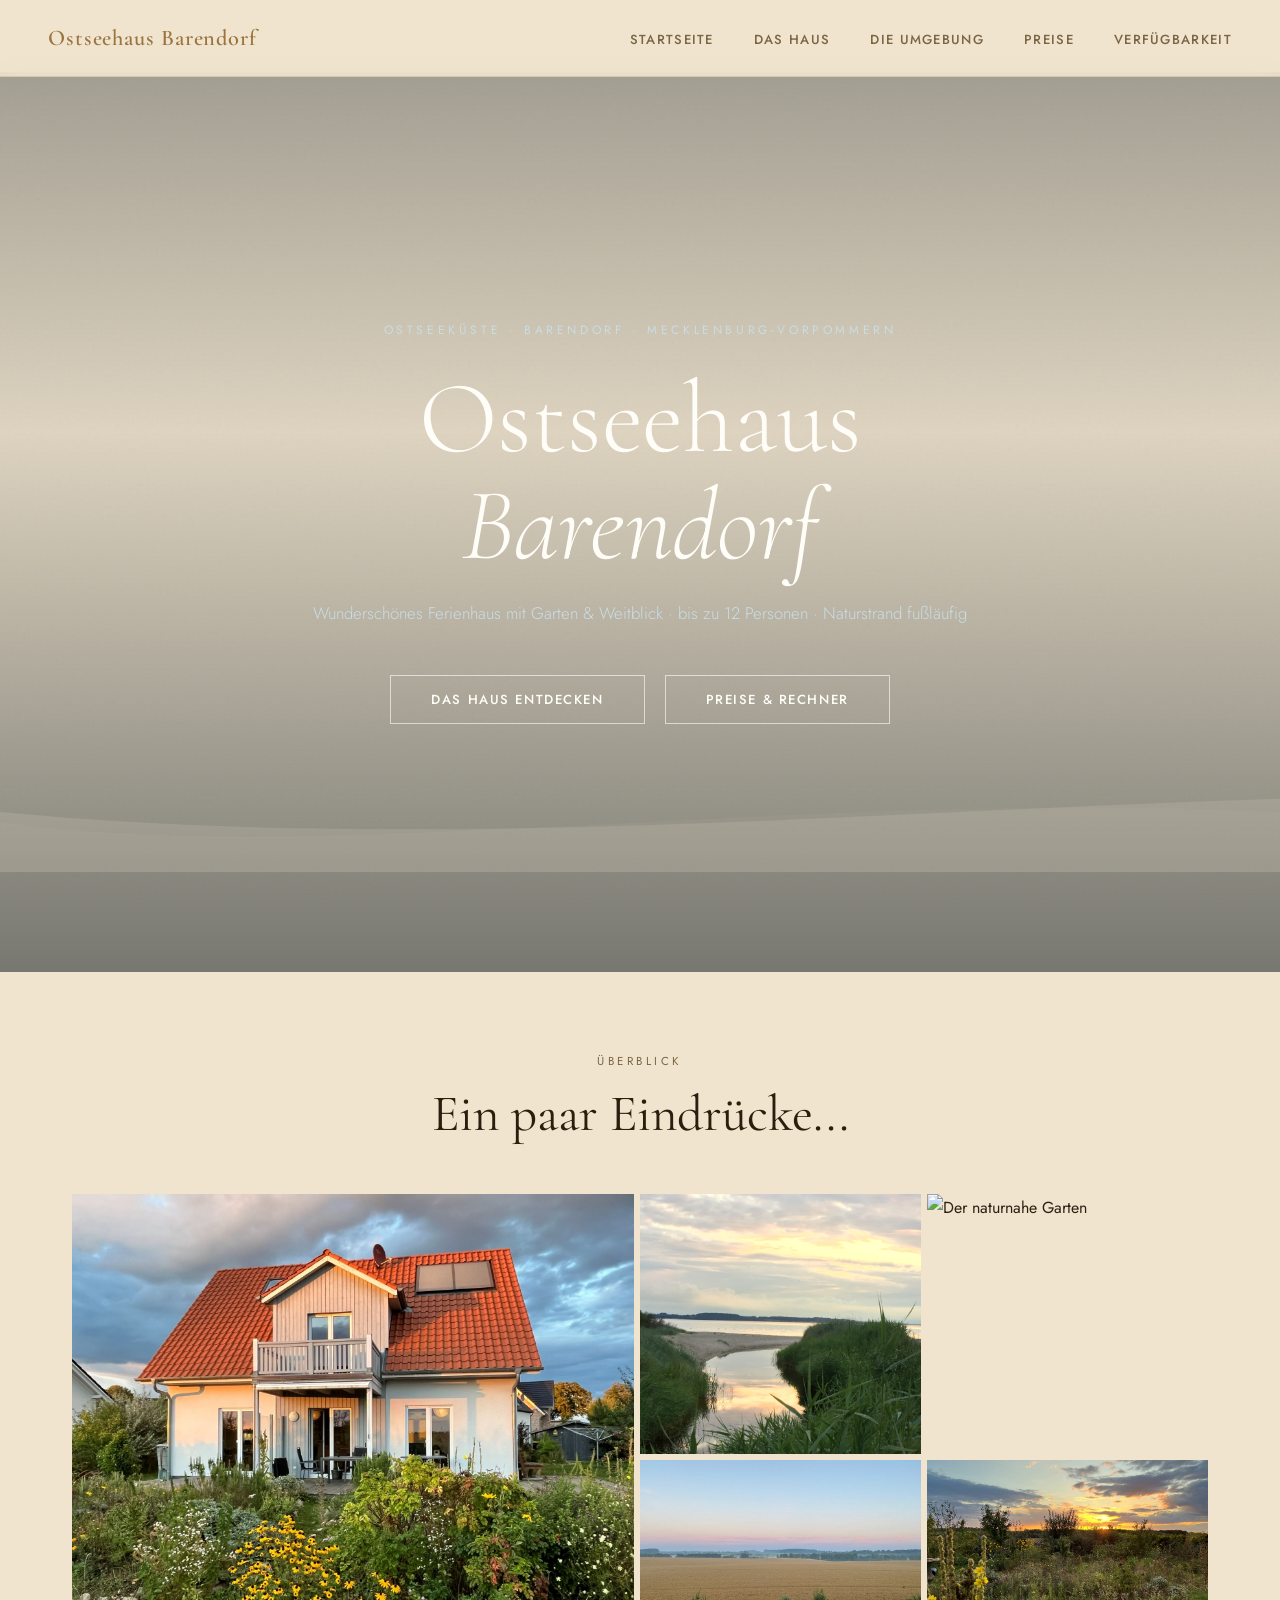
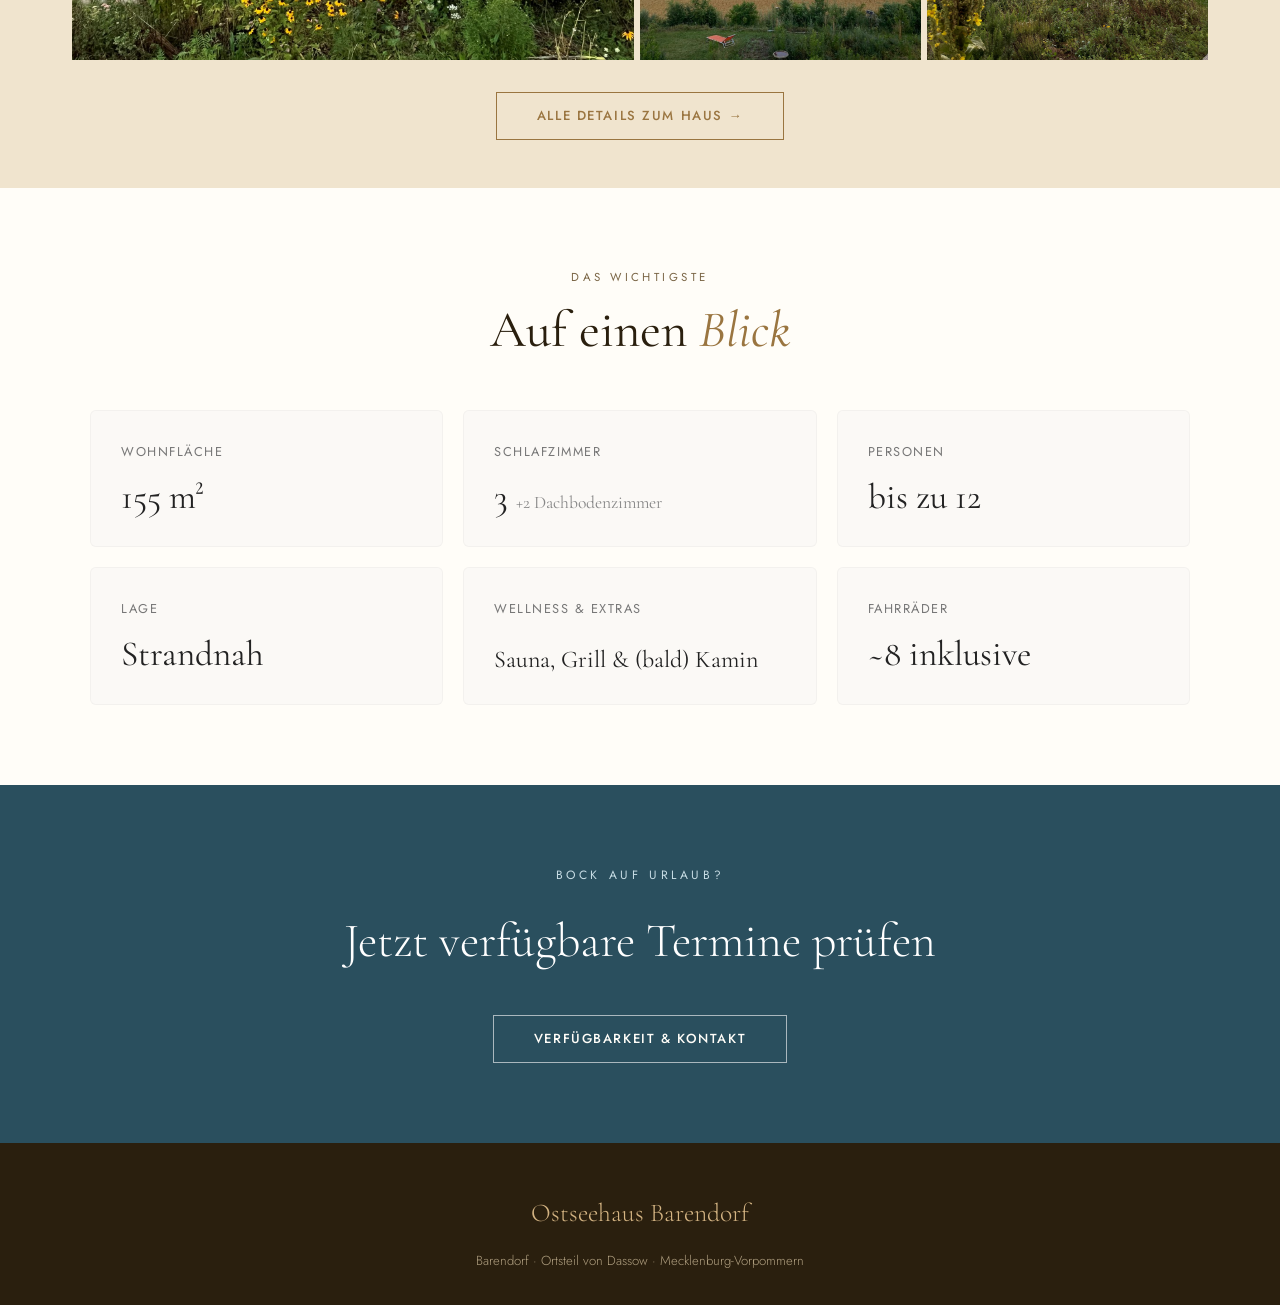
==== commit 7eb50162: "Update index.html" ====
--- a/index.html
+++ b/index.html
@@ -647,7 +647,7 @@
       </div>
       <div class="bento-fact-card fade-in">
         <span class="bento-fact-label">Wellness & Extras</span>
-        <div class="bento-fact-value" style="font-size: 1.5rem; margin-top: 5px;">Sauna, (und bald) Grill & Kamin</div>
+        <div class="bento-fact-value" style="font-size: 1.5rem; margin-top: 5px;">Sauna, Grill & (bald) Kamin</div>
       </div>
       <div class="bento-fact-card fade-in">
         <span class="bento-fact-label">Fahrräder</span>
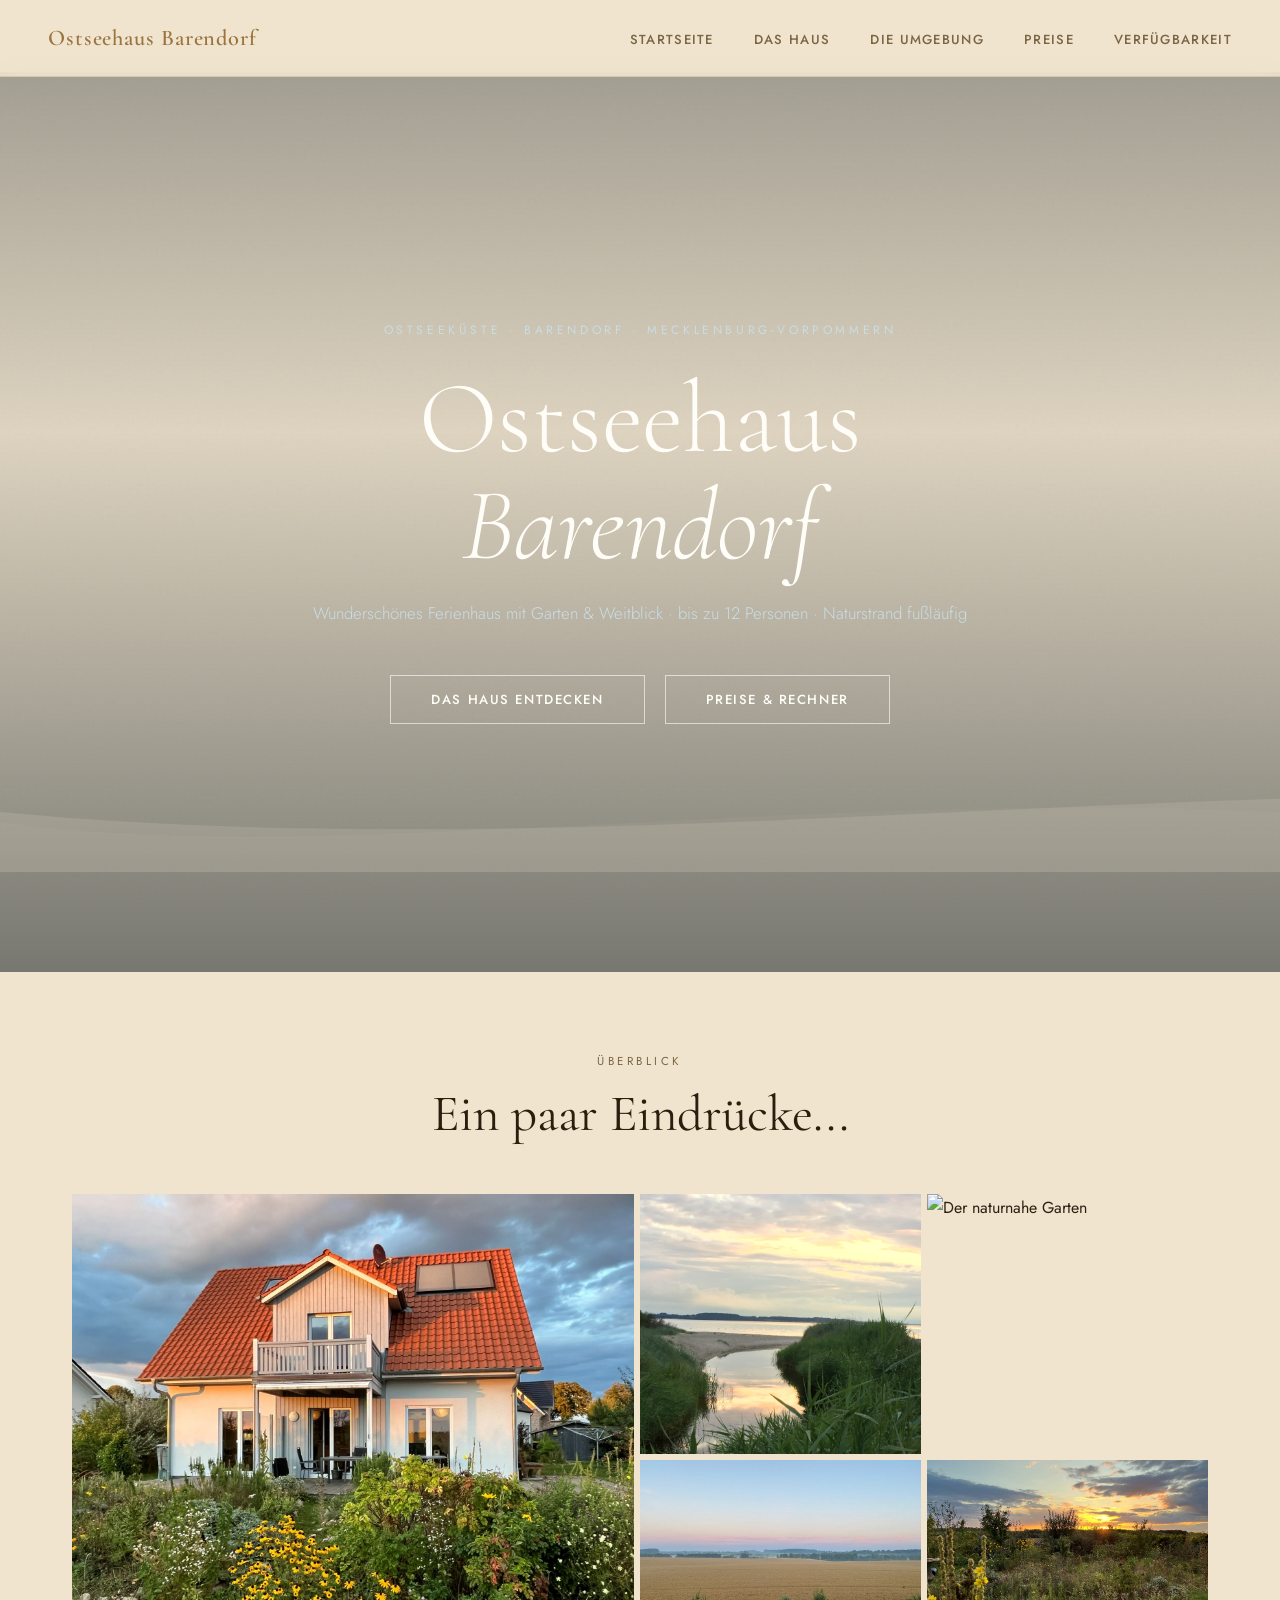
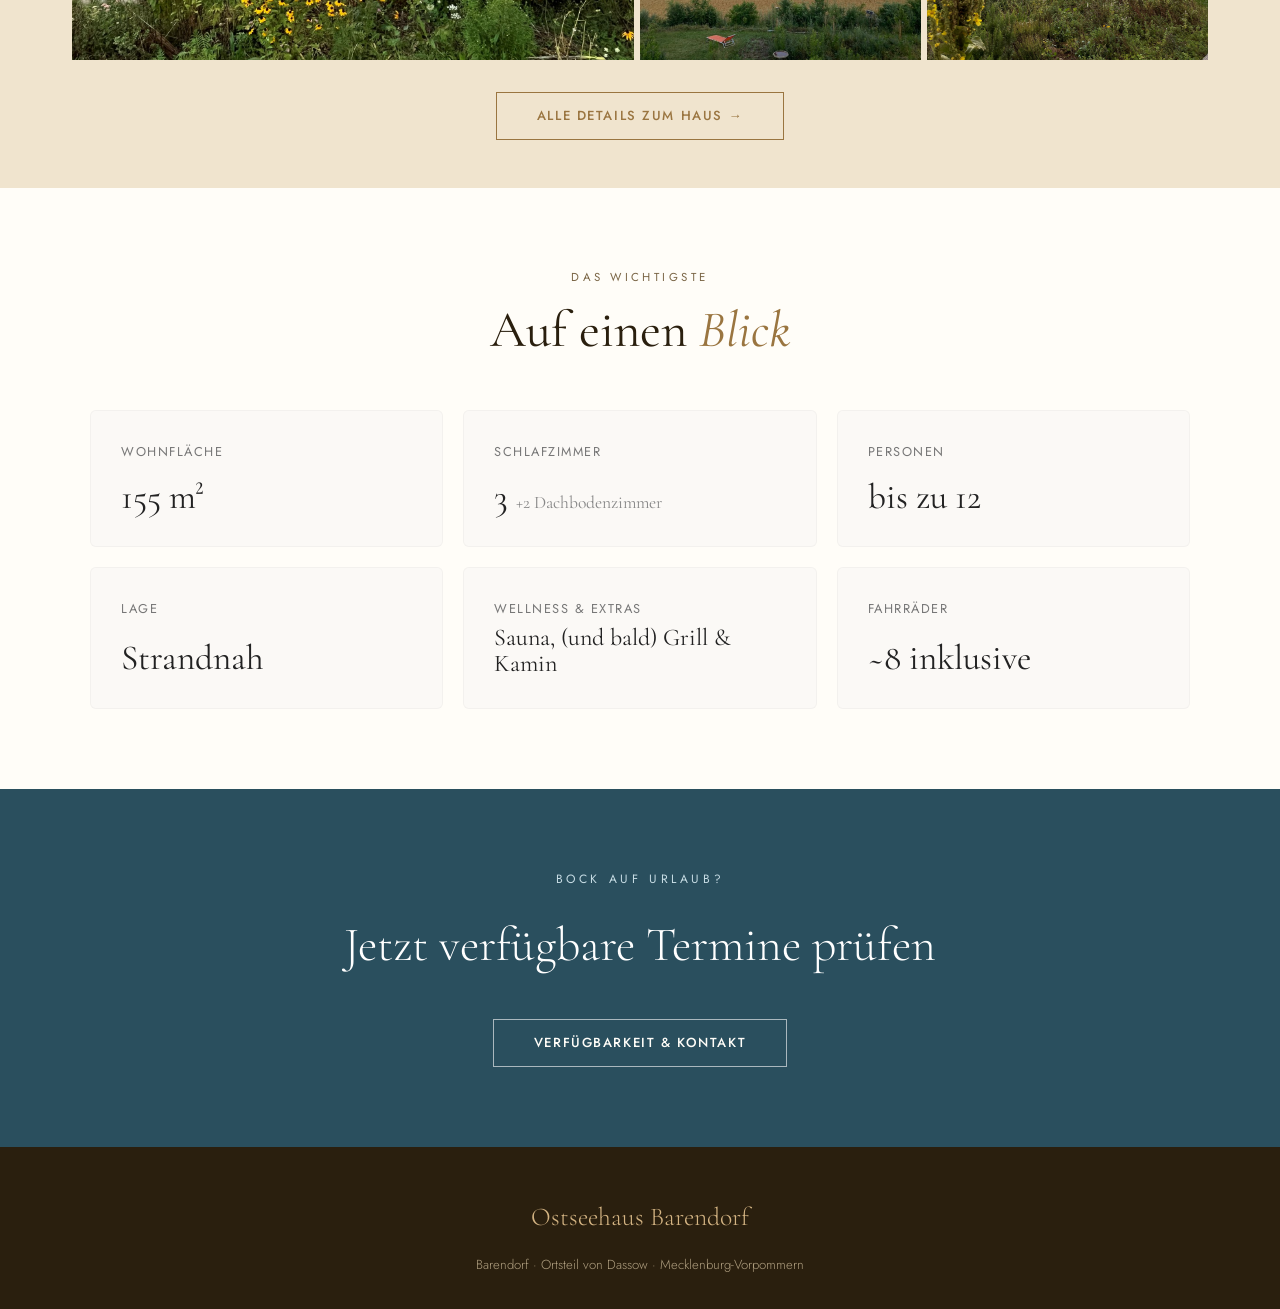
==== commit c54303b7: "Add files via upload" ====
--- a/index.html
+++ b/index.html
@@ -10,7 +10,6 @@
 <link href="https://fonts.googleapis.com/css2?family=Cormorant+Garamond:ital,wght@0,300;0,400;0,600;0,700;1,300;1,400&family=Jost:wght@300;400;500&display=swap" rel="stylesheet" />
 <link href="https://cdn.jsdelivr.net/npm/fullcalendar@6.1.8/index.global.min.css" rel="stylesheet" />
 <script src="https://cdn.jsdelivr.net/npm/fullcalendar@6.1.8/index.global.min.js"></script>
-<script src="https://cdn.jsdelivr.net/npm/@fullcalendar/core@6.1.8/locales/de.global.min.js"></script>
 <style>
   /* ── CSS VARIABLES ── */
   :root {
@@ -533,6 +532,24 @@
 </head>
 <body>
  
+<div style="
+  background: var(--sea2);
+  color: var(--foam);
+  text-align: center;
+  padding: 0.5rem 1rem;
+  font-size: 0.75rem;
+  letter-spacing: 0.05em;
+  display: none;
+" id="mobile-hint">
+    Für bessere Ansicht Handy quer halten oder am Laptop öffnen
+</div>
+
+<script>
+  if (window.innerWidth < 768) {
+    document.getElementById('mobile-hint').style.display = 'block';
+  }
+</script>
+
 <!-- ── NAVIGATION ── -->
 <nav id="navbar">
   <span class="nav-logo" onclick="showPage('home')">Ostseehaus Barendorf</span>
@@ -647,7 +664,7 @@
       </div>
       <div class="bento-fact-card fade-in">
         <span class="bento-fact-label">Wellness & Extras</span>
-        <div class="bento-fact-value" style="font-size: 1.5rem; margin-top: 5px;">Sauna, Grill & (bald) Kamin</div>
+        <div class="bento-fact-value" style="font-size: 1.5rem; margin-top: 5px;">Sauna, (und bald) Grill & Kamin</div>
       </div>
       <div class="bento-fact-card fade-in">
         <span class="bento-fact-label">Fahrräder</span>
@@ -1038,12 +1055,12 @@
       <!-- Right: Calendar -->
       <div style="flex: 1 1 600px; max-width: 820px;">
         <div id="teamup-calendar" style="
-          background: rgba(255,255,255,0.88);
+          background: rgba(255,255,255,0.92);
           border-radius: 2px;
           padding: 1.5rem;
           box-shadow: 0 8px 40px rgba(0,0,0,0.12);
         "></div>
-        <p id="cal-error" style="display:none; color:#c00; font-size:0.85rem; margin-top:0.8rem; padding: 0.8rem 1rem; background:rgba(255,255,255,0.85);">
+        <p id="cal-error" style="display:none; color:#c00; font-size:0.85rem; margin-top:0.8rem; padding:0.8rem 1rem; background:rgba(255,255,255,0.85);">
           ⚠ Kalender konnte nicht geladen werden. Bitte direkt per E-Mail anfragen.
         </p>
       </div>
@@ -1171,67 +1188,31 @@
   document.getElementById('calcStart').min = today;
   document.getElementById('calcEnd').min = today;
  
-  /* ── Teamup Calendar ── */
-  const TEAMUP_KEY    = 'kst191rn45qwyb4fqd';
-  const TEAMUP_TOKEN  = 'f4eda7a56be8458848d72acae9dfb79102073d0bc4662d49543058ff2528c025';
-  const SUBCAL_IDS    = '14791862,14791863';
- 
+  /* ── Teamup Calendar via Cloudflare Worker ── */
   function initTeamupCalendar() {
     const calEl = document.getElementById('teamup-calendar');
     if (!calEl) return;
- 
+
     const cal = new FullCalendar.Calendar(calEl, {
       locale: 'de',
       initialView: 'multiMonthTwo',
       firstDay: 1,
-      timeZone: 'local',
       height: 'auto',
-      headerToolbar: {
-        left: 'prev,next today',
-        center: 'title',
-        right: ''
-      },
-      views: {
-        multiMonthTwo: {
-          type: 'multiMonth',
-          duration: { months: 2 }
-        }
-      },
-      customButtons: {
-        next: {
-          text: '›',
-          click: function() {
-            const cur = cal.view.currentStart;
-            const next = new Date(cur);
-            next.setMonth(next.getMonth() + 1);
-            cal.gotoDate(next);
-          }
-        },
-        prev: {
-          text: '‹',
-          click: function() {
-            const cur = cal.view.currentStart;
-            const prev = new Date(cur);
-            prev.setMonth(prev.getMonth() - 1);
-            cal.gotoDate(prev);
-          }
-        }
-      },
+      headerToolbar: { left: 'prev,next today', center: 'title', right: '' },
+      views: { multiMonthTwo: { type: 'multiMonth', duration: { months: 2 } } },
       events: function(fetchInfo, successCallback, failureCallback) {
         const start = fetchInfo.startStr.substring(0, 10);
         const end   = fetchInfo.endStr.substring(0, 10);
-        const url   = `https://api.teamup.com/${TEAMUP_KEY}/events?startDate=${start}&endDate=${end}&subcalendarIds=${SUBCAL_IDS}`;
- 
-        fetch(url, { headers: { 'Teamup-Token': TEAMUP_TOKEN } })
-          .then(r => { if (!r.ok) throw new Error(r.status); return r.json(); })
+        const url   = `https://teamup-proxy.emily-zambrano-a26.workers.dev?startDate=${start}&endDate=${end}`;
+
+        fetch(url)
+          .then(r => r.json())
           .then(data => {
             const events = (data.events || []).map(ev => ({
-              start:      ev.start_dt,
-              end:        ev.end_dt,
-              allDay:     ev.all_day,
-              display:    'background',
-              classNames: ['busy-day'],
-              title:      'Belegt'
+              start:   ev.start_dt.substring(0, 10),
+              end:     (() => { const d = new Date(ev.end_dt.substring(0,10)); d.setDate(d.getDate() + 1); return d.toISOString().substring(0,10); })(),              allDay:  true,
+              display: 'background',
+              color:   'rgba(200, 80, 80, 0.35)'
             }));
             successCallback(events);
           })
@@ -1241,9 +1222,12 @@
           });
       }
     });
- 
+
     cal.render();
   }
+
+
+</script>
 </script>
 </body>
 </html>
